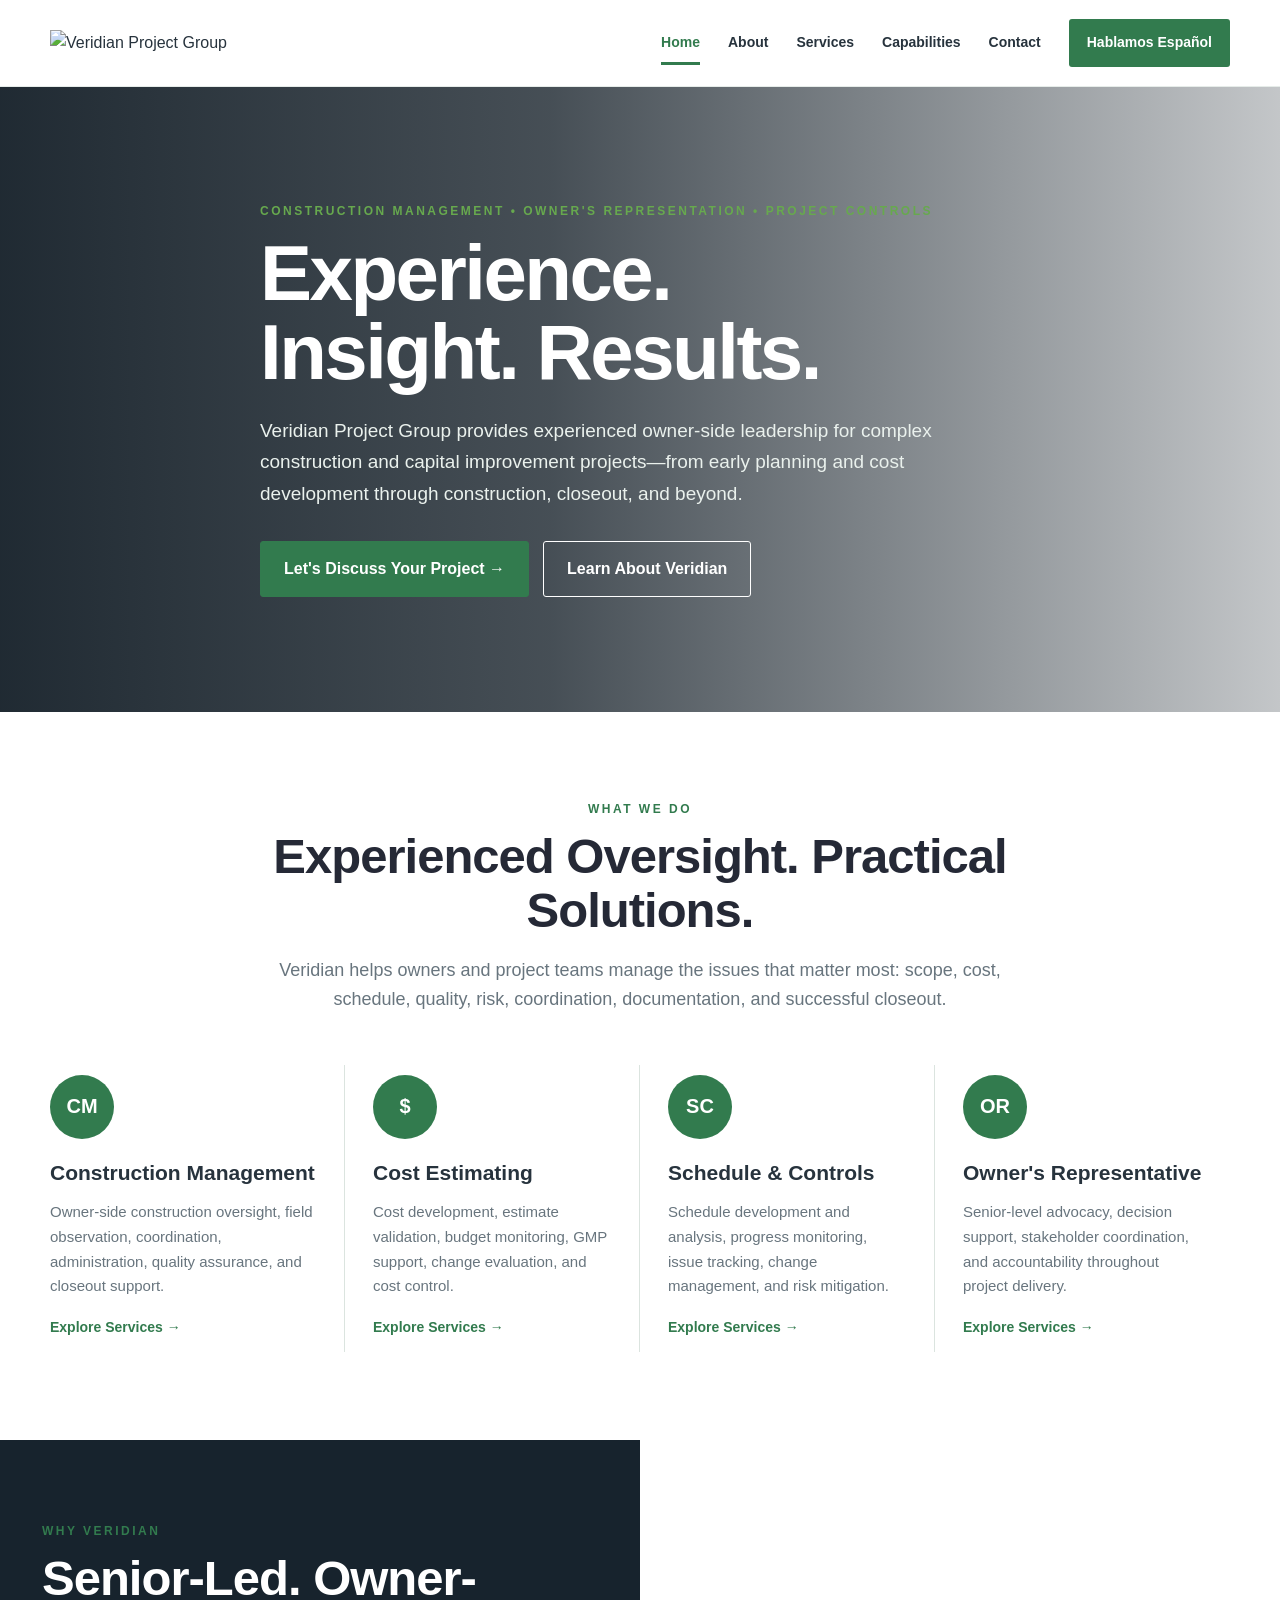
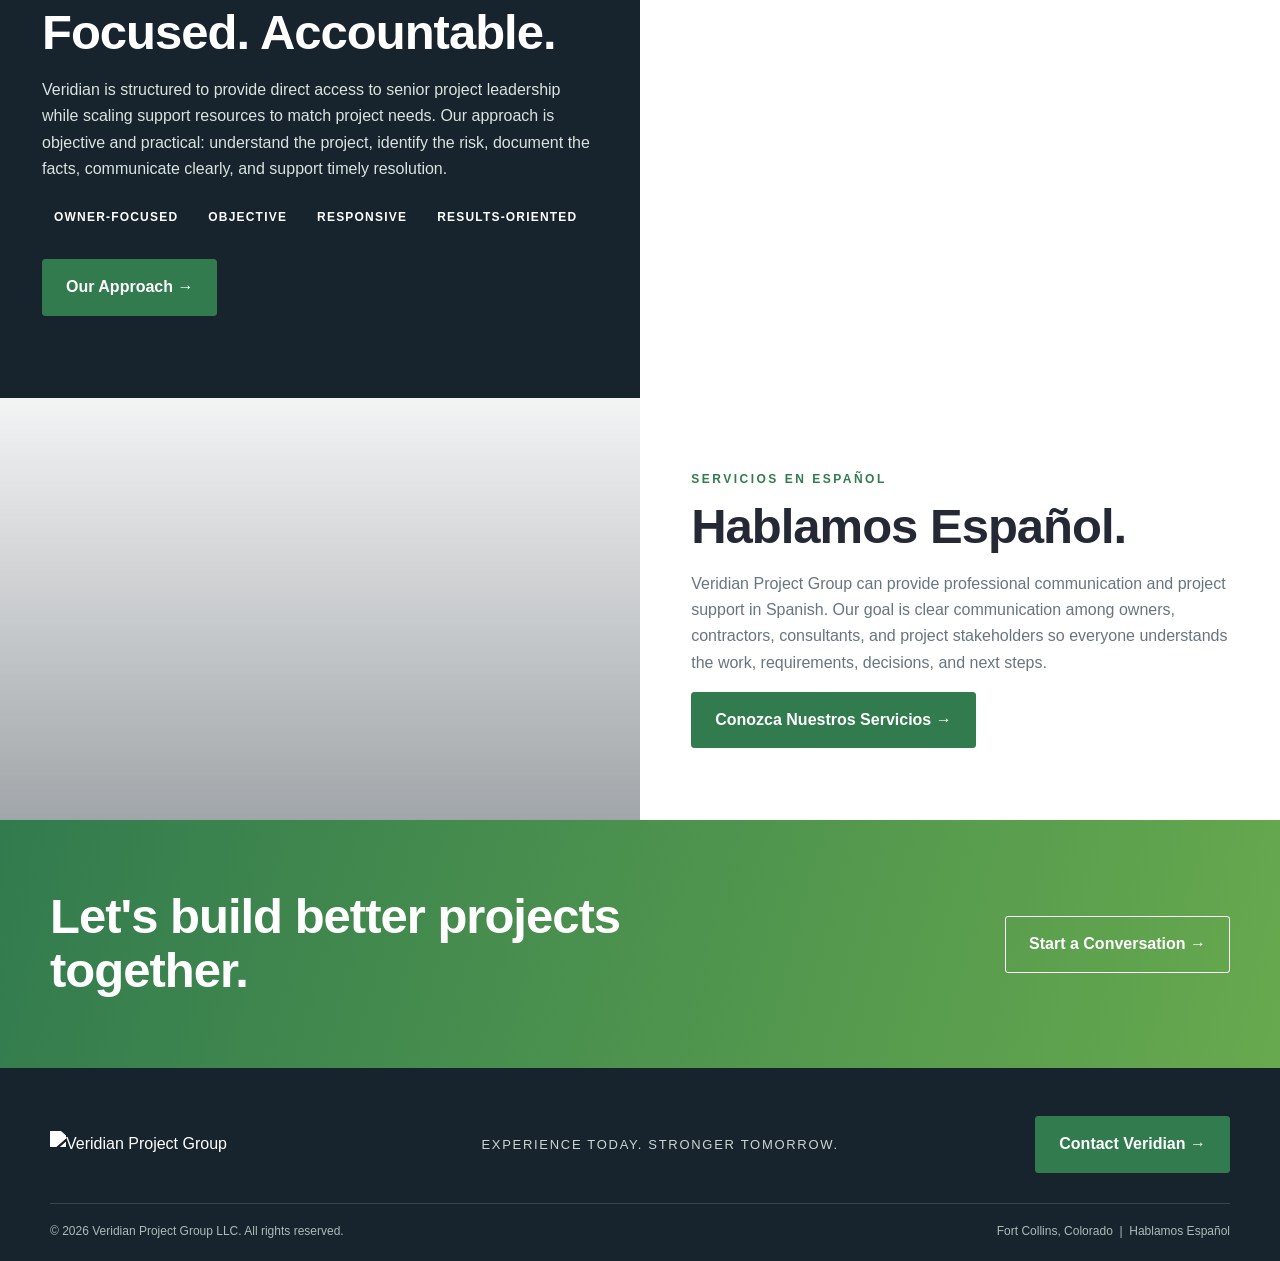
==== index.html @ c74b5e47 "Add files via upload" ====
<!doctype html><html lang="en"><head><meta charset="utf-8"><meta name="viewport" content="width=device-width,initial-scale=1"><title>Veridian Project Group | Construction Management & Project Controls</title><meta name="description" content="Veridian Project Group provides owner-side construction management, project controls, cost estimating, scheduling, and technical consulting."><link rel="icon" href="assets/veridian-logo.png"><link rel="stylesheet" href="styles.css"></head><body>
<header class="header"><div class="container nav"><a href="index.html"><img class="logo" src="assets/veridian-logo.png" alt="Veridian Project Group"></a><nav class="navlinks"><a class="active" href="index.html">Home</a><a class="" href="about.html">About</a><a class="" href="services.html">Services</a><a class="" href="experience.html">Capabilities</a><a class="" href="contact.html">Contact</a><a class="spanish-btn" href="spanish.html">Hablamos Español</a></nav><button class="mobile" aria-label="Menu">☰</button></div></header>
<main>
<section class="hero"><div class="container hero-copy"><div class="eyebrow">Construction Management • Owner's Representation • Project Controls</div><h1>Experience.<br>Insight. Results.</h1><p>Veridian Project Group provides experienced owner-side leadership for complex construction and capital improvement projects—from early planning and cost development through construction, closeout, and beyond.</p><div class="buttons"><a class="btn green" href="contact.html">Let's Discuss Your Project →</a><a class="btn light" href="about.html">Learn About Veridian</a></div></div></section>
<section class="section"><div class="container center"><div class="section-head"><div class="kicker">What We Do</div><h2>Experienced Oversight. Practical Solutions.</h2><p class="lead">Veridian helps owners and project teams manage the issues that matter most: scope, cost, schedule, quality, risk, coordination, documentation, and successful closeout.</p></div>
<div class="services">
<div class="service"><div class="service-icon">CM</div><h3>Construction Management</h3><p>Owner-side construction oversight, field observation, coordination, administration, quality assurance, and closeout support.</p><a class="learn" href="services.html">Explore Services →</a></div>
<div class="service"><div class="service-icon">$</div><h3>Cost Estimating</h3><p>Cost development, estimate validation, budget monitoring, GMP support, change evaluation, and cost control.</p><a class="learn" href="services.html">Explore Services →</a></div>
<div class="service"><div class="service-icon">SC</div><h3>Schedule &amp; Controls</h3><p>Schedule development and analysis, progress monitoring, issue tracking, change management, and risk mitigation.</p><a class="learn" href="services.html">Explore Services →</a></div>
<div class="service"><div class="service-icon">OR</div><h3>Owner's Representative</h3><p>Senior-level advocacy, decision support, stakeholder coordination, and accountability throughout project delivery.</p><a class="learn" href="services.html">Explore Services →</a></div>
</div></div></section>
<section class="band"><div class="band-copy"><div class="kicker">Why Veridian</div><h2>Senior-Led. Owner-Focused. Accountable.</h2><p>Veridian is structured to provide direct access to senior project leadership while scaling support resources to match project needs. Our approach is objective and practical: understand the project, identify the risk, document the facts, communicate clearly, and support timely resolution.</p><div class="value-points"><span>Owner-Focused</span><span>Objective</span><span>Responsive</span><span>Results-Oriented</span></div><div class="buttons"><a class="btn green" href="about.html">Our Approach →</a></div></div><div class="band-img"></div></section>


<section class="spanish"><div class="spanish-img"></div><div class="spanish-copy"><div class="kicker">Servicios en Español</div><h2>Hablamos Español.</h2><p>Veridian Project Group can provide professional communication and project support in Spanish. Our goal is clear communication among owners, contractors, consultants, and project stakeholders so everyone understands the work, requirements, decisions, and next steps.</p><a class="btn green" href="spanish.html">Conozca Nuestros Servicios →</a></div></section>
<section class="cta"><div class="container cta-inner"><h2>Let's build better projects together.</h2><a class="btn light" href="contact.html">Start a Conversation →</a></div></section>
</main>
<footer class="footer"><div class="container"><div class="footer-top"><img class="footer-logo" src="assets/veridian-logo.png" alt="Veridian Project Group"><div class="tagline">Experience today. Stronger tomorrow.</div><a class="btn green" href="contact.html">Contact Veridian →</a></div><div class="footer-bottom"><span>© 2026 Veridian Project Group LLC. All rights reserved.</span><span>Fort Collins, Colorado &nbsp;|&nbsp; Hablamos Español</span></div></div></footer></body></html>
---- styles.css ----
:root{--ink:#252936;--deep:#17232d;--green:#327b4e;--lime:#67a94e;--mist:#f3f7f4;--line:#dbe4df;--text:#27333d;--muted:#68757e;--white:#fff;--max:1180px}
*{box-sizing:border-box}html{scroll-behavior:smooth}body{margin:0;font-family:Inter,Segoe UI,Arial,sans-serif;color:var(--text);line-height:1.65}a{text-decoration:none;color:inherit}.container{width:min(var(--max),calc(100% - 42px));margin:auto}
.header{position:sticky;top:0;z-index:30;background:#fff;border-bottom:1px solid #e6ece9}.nav{min-height:86px;display:flex;align-items:center;justify-content:space-between;gap:30px}.logo{width:225px}.navlinks{display:flex;align-items:center;gap:28px;font-size:14px;font-weight:700}.navlinks a{padding:31px 0;position:relative}.navlinks a:hover{color:var(--green)}.navlinks .active{color:var(--green)}.navlinks .active:after{content:"";position:absolute;left:0;right:0;bottom:21px;height:3px;background:var(--green)}.spanish-btn{background:var(--green);color:#fff!important;padding:12px 18px!important;border-radius:3px}.spanish-btn:hover{background:var(--lime)}.mobile{display:none;border:0;background:none;font-size:27px;color:var(--ink)}
.hero{min-height:625px;display:flex;align-items:center;background:linear-gradient(90deg,rgba(18,29,38,.94),rgba(18,29,38,.78) 43%,rgba(18,29,38,.25)),url("https://images.unsplash.com/photo-1541888946425-d81bb19240f5?auto=format&fit=crop&w=2100&q=85") center/cover;color:#fff}.hero-copy{max-width:760px;padding:95px 0}.eyebrow,.kicker{text-transform:uppercase;letter-spacing:2.5px;font-size:12px;font-weight:850;color:var(--lime)}h1{font-size:clamp(48px,6.4vw,78px);line-height:1.01;letter-spacing:-2.5px;margin:13px 0 23px}.hero p{max-width:690px;font-size:19px;color:#eaf1ed}.buttons{display:flex;gap:14px;flex-wrap:wrap;margin-top:32px}.btn{display:inline-flex;align-items:center;justify-content:center;padding:14px 23px;border-radius:3px;border:1px solid var(--green);font-weight:800}.btn.green{background:var(--green);color:#fff}.btn.green:hover{background:var(--lime)}.btn.light{border-color:#fff;color:#fff}.btn.light:hover{background:#fff;color:var(--ink)}
.section{padding:88px 0}.section.mist{background:var(--mist)}.center{text-align:center}.section-head{max-width:780px;margin:0 auto 50px}.kicker{color:var(--green)}h2{color:var(--ink);font-size:clamp(34px,4.3vw,49px);line-height:1.1;letter-spacing:-1px;margin:10px 0 17px}.lead{color:var(--muted);font-size:18px}.services{display:grid;grid-template-columns:repeat(4,1fr);gap:0}.service{padding:10px 28px 12px;border-right:1px solid var(--line);text-align:left}.service:first-child{padding-left:0}.service:last-child{border-right:0}.service-icon{width:64px;height:64px;border-radius:50%;background:var(--green);color:#fff;display:grid;place-items:center;font-weight:900;font-size:20px;margin-bottom:22px}.service h3{font-size:21px;line-height:1.15;margin:0 0 10px}.service p{font-size:15px;color:var(--muted)}.learn{font-size:14px;font-weight:850;color:var(--green)}
.band{display:grid;grid-template-columns:1fr 1fr}.band-copy{padding:82px max(42px,calc((100vw - var(--max))/2)) 82px 42px;background:var(--deep);color:#fff}.band-copy h2{color:#fff}.band-copy p{max-width:570px;color:#d9e3df}.band-img{min-height:470px;background:url("https://images.unsplash.com/photo-1504307651254-35680f356dfd?auto=format&fit=crop&w=1500&q=85") center/cover}.value-points{display:flex;gap:18px;flex-wrap:wrap;margin:25px 0}.value-points span{border-left:3px solid var(--green-bright);padding-left:12px;text-transform:uppercase;letter-spacing:1.2px;font-size:12px;font-weight:800}.facts{display:flex;gap:36px;flex-wrap:wrap;margin:30px 0 5px}.fact strong{display:block;font-size:34px;color:#a5d86e;line-height:1}.fact span{display:block;font-size:12px;text-transform:uppercase;letter-spacing:1.5px;color:#c9d4d0;margin-top:6px}
.process{display:grid;grid-template-columns:repeat(5,1fr);gap:18px}.step{padding:25px;border-top:3px solid var(--green);background:#fff}.step b{font-size:12px;color:var(--green);letter-spacing:1.5px}.step h3{font-size:19px;margin:10px 0 7px}.step p{font-size:14px;color:var(--muted)}
.projects{display:grid;grid-template-columns:repeat(3,1fr);gap:24px}.project{min-height:330px;padding:28px;display:flex;flex-direction:column;justify-content:flex-end;color:#fff;background:linear-gradient(0deg,rgba(17,27,35,.92),rgba(17,27,35,.12)),url("https://images.unsplash.com/photo-1486406146926-c627a92ad1ab?auto=format&fit=crop&w=1000&q=80") center/cover}.project:nth-child(2){background-image:linear-gradient(0deg,rgba(17,27,35,.92),rgba(17,27,35,.12)),url("https://images.unsplash.com/photo-1511818966892-d7d671e672a2?auto=format&fit=crop&w=1000&q=80")}.project:nth-child(3){background-image:linear-gradient(0deg,rgba(17,27,35,.92),rgba(17,27,35,.12)),url("https://images.unsplash.com/photo-1541971875076-8f970d573be6?auto=format&fit=crop&w=1000&q=80")}.project:nth-child(4){background-image:linear-gradient(0deg,rgba(17,27,35,.92),rgba(17,27,35,.12)),url("https://images.unsplash.com/photo-1503387762-592deb58ef4e?auto=format&fit=crop&w=1000&q=80")}.project:nth-child(5){background-image:linear-gradient(0deg,rgba(17,27,35,.92),rgba(17,27,35,.12)),url("https://images.unsplash.com/photo-1531835551805-16d864c8d311?auto=format&fit=crop&w=1000&q=80")}.project:nth-child(6){background-image:linear-gradient(0deg,rgba(17,27,35,.92),rgba(17,27,35,.12)),url("https://images.unsplash.com/photo-1473448912268-2022ce9509d8?auto=format&fit=crop&w=1000&q=80")}.project .type{text-transform:uppercase;letter-spacing:1.5px;font-size:11px;color:#a9d973}.project h3{font-size:21px;line-height:1.15;margin:7px 0}.project p{font-size:13px;margin:0;color:#e0e8e4}
.spanish{display:grid;grid-template-columns:1fr 1fr}.spanish-img{min-height:410px;background:linear-gradient(0deg,rgba(19,31,40,.4),rgba(19,31,40,.05)),url("https://images.unsplash.com/photo-1454165804606-c3d57bc86b40?auto=format&fit=crop&w=1500&q=85") center/cover}.spanish-copy{padding:72px 8%}.spanish-copy p{color:var(--muted)}
.cta{padding:70px 0;background:linear-gradient(105deg,var(--green),var(--lime));color:#fff}.cta-inner{display:flex;align-items:center;justify-content:space-between;gap:30px}.cta h2{color:#fff;margin:0;max-width:700px}.footer{background:var(--deep);color:#fff;padding:48px 0 20px}.footer-top{display:flex;justify-content:space-between;align-items:center;gap:30px}.footer-logo{width:235px;filter:brightness(0) invert(1)}.tagline{text-transform:uppercase;letter-spacing:1.7px;font-size:13px;color:#cbd6d2}.footer-bottom{display:flex;justify-content:space-between;border-top:1px solid rgba(255,255,255,.15);margin-top:30px;padding-top:18px;color:#aebbb7;font-size:12px}
.page-hero{padding:92px 0;background:linear-gradient(90deg,rgba(18,29,38,.95),rgba(18,29,38,.62)),url("https://images.unsplash.com/photo-1503387762-592deb58ef4e?auto=format&fit=crop&w=2000&q=85") center/cover;color:#fff}.page-hero h1{font-size:58px}.page-hero p{max-width:760px;color:#dce5e1;font-size:18px}
.content-grid{display:grid;grid-template-columns:1fr 1fr;gap:26px}.content-card{padding:32px;border:1px solid var(--line);border-top:4px solid var(--green);background:#fff}.content-card h3{font-size:23px;margin:0 0 10px}.content-card p{color:var(--muted)}.contact-grid{display:grid;grid-template-columns:1fr 1fr;gap:60px}.contact-form{display:grid;gap:14px}.contact-form input,.contact-form textarea{font:inherit;padding:14px;border:1px solid #cdd8d3;border-radius:3px}.contact-form textarea{min-height:150px}
@media(max-width:920px){.navlinks{display:none}.mobile{display:block}.services{grid-template-columns:1fr 1fr}.service{border-bottom:1px solid var(--line);padding:28px 18px}.service:first-child{padding-left:18px}.service:nth-child(2){border-right:0}.band,.spanish,.contact-grid{grid-template-columns:1fr}.band-copy{padding:65px 25px}.band-img,.spanish-img{min-height:320px}.process{grid-template-columns:1fr 1fr}.projects{grid-template-columns:1fr 1fr}.footer-top,.footer-bottom{flex-direction:column;align-items:flex-start}}
@media(max-width:600px){.container{width:calc(100% - 28px)}.logo{width:185px}.nav{min-height:72px}.hero{min-height:650px}.hero-copy{padding:65px 0}h1{font-size:48px}.section{padding:65px 0}.services,.process,.projects,.content-grid{grid-template-columns:1fr}.service{padding:25px 0}.service:first-child{padding-left:0}.page-hero h1{font-size:43px}.value-points{display:flex;gap:18px;flex-wrap:wrap;margin:25px 0}.value-points span{border-left:3px solid var(--green-bright);padding-left:12px;text-transform:uppercase;letter-spacing:1.2px;font-size:12px;font-weight:800}.facts{gap:22px}}
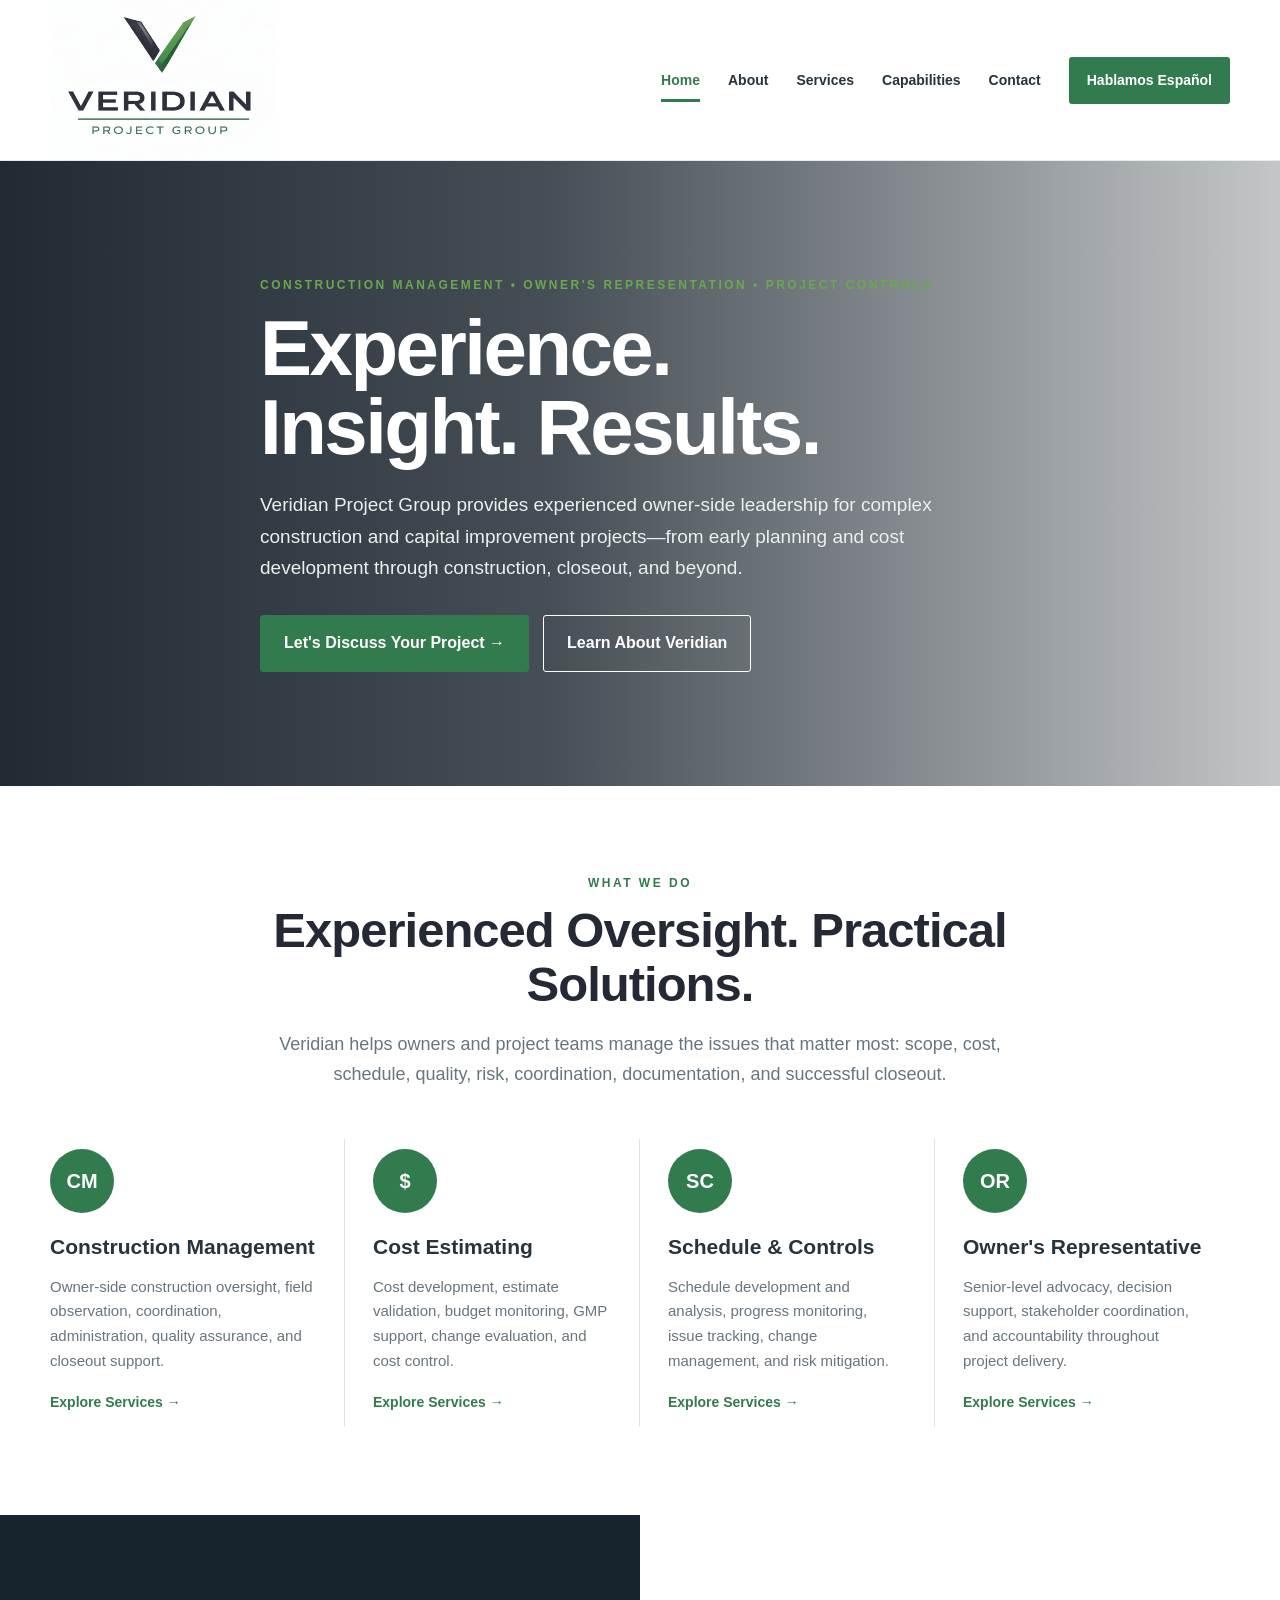
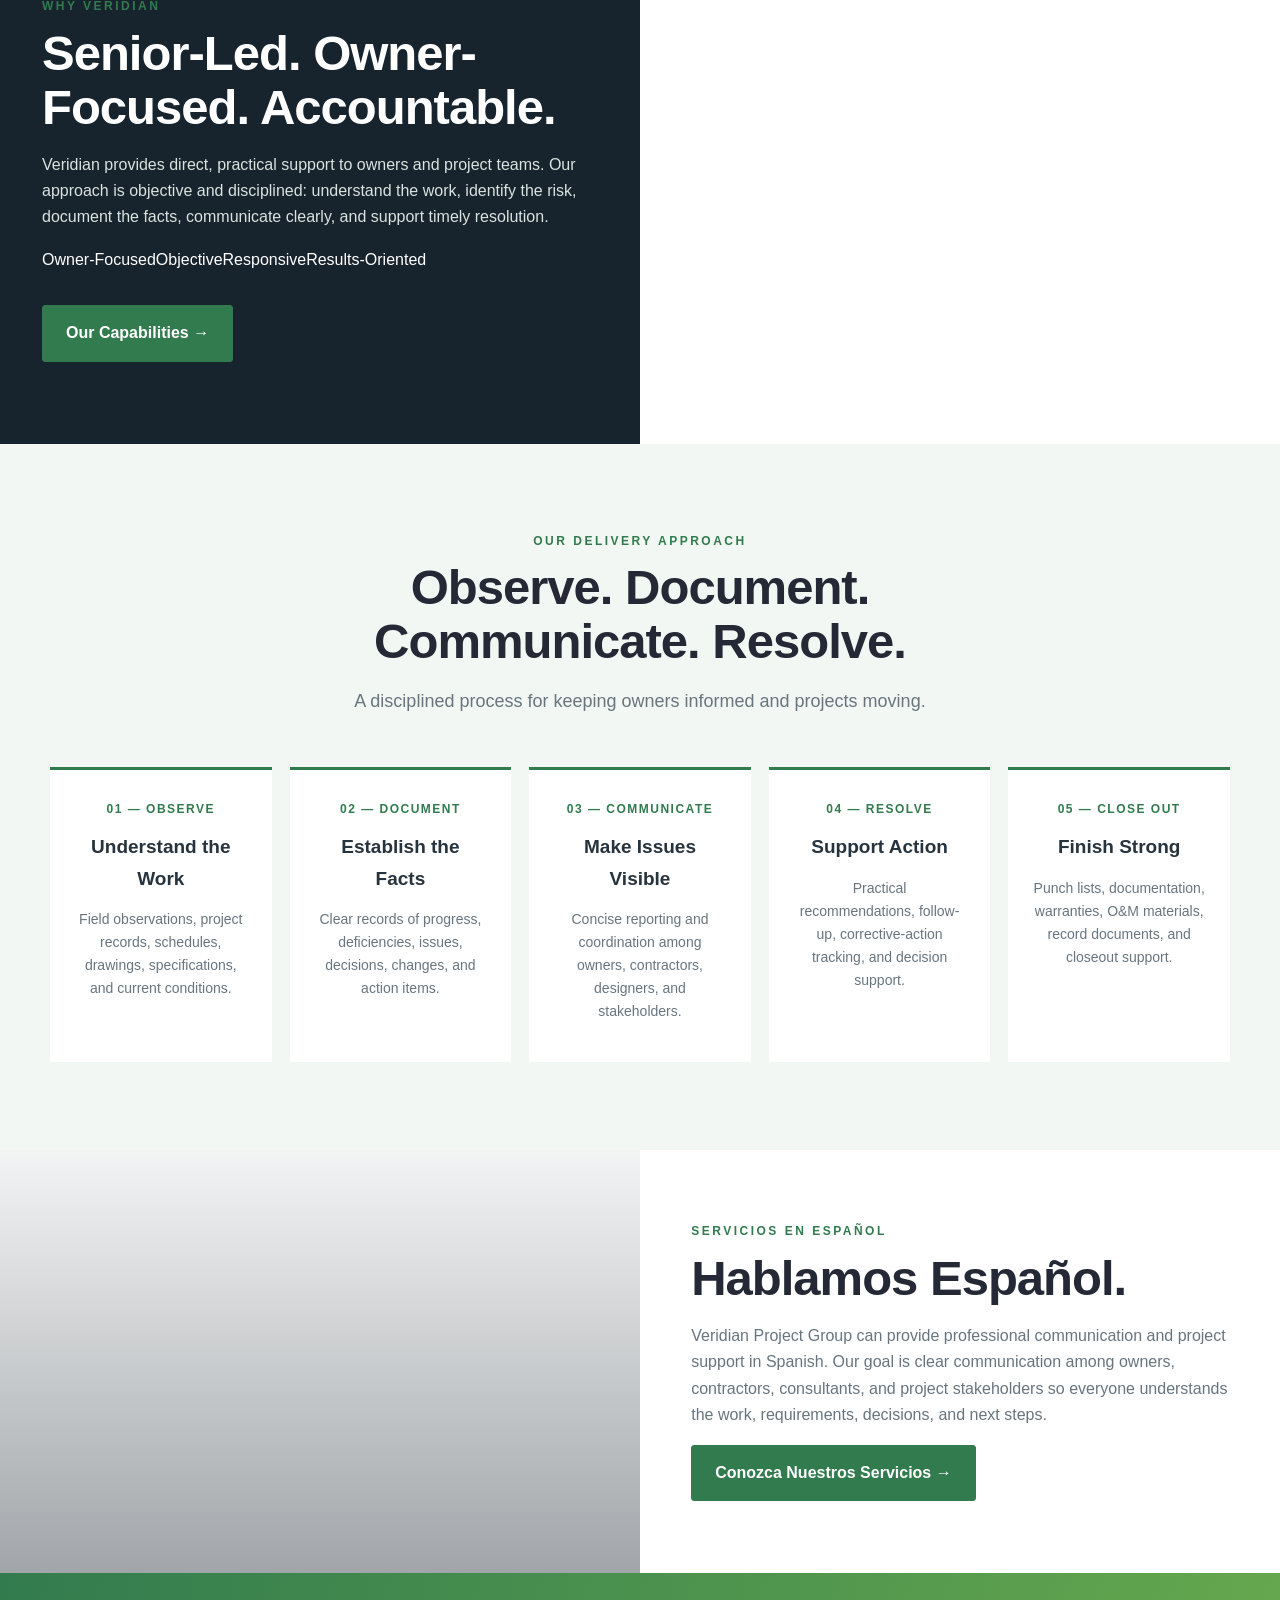
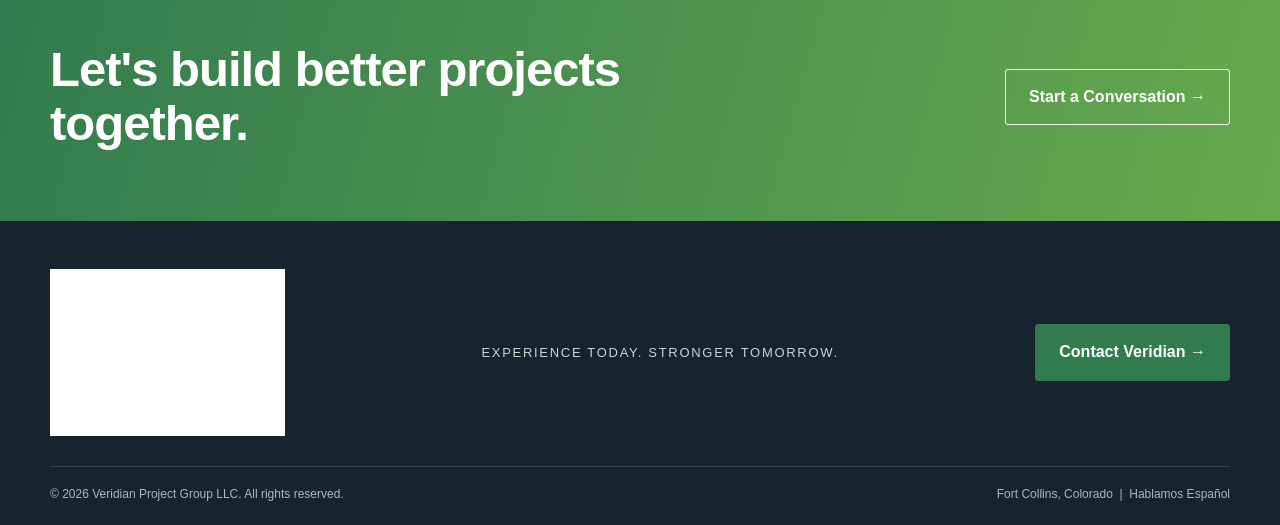
==== commit 9bfd85b4: "Add files via upload" ====
--- a/index.html
+++ b/index.html
@@ -1,18 +1,16 @@
 <!doctype html><html lang="en"><head><meta charset="utf-8"><meta name="viewport" content="width=device-width,initial-scale=1"><title>Veridian Project Group | Construction Management & Project Controls</title><meta name="description" content="Veridian Project Group provides owner-side construction management, project controls, cost estimating, scheduling, and technical consulting."><link rel="icon" href="assets/veridian-logo.png"><link rel="stylesheet" href="styles.css"></head><body>
-<header class="header"><div class="container nav"><a href="index.html"><img class="logo" src="assets/veridian-logo.png" alt="Veridian Project Group"></a><nav class="navlinks"><a class="active" href="index.html">Home</a><a class="" href="about.html">About</a><a class="" href="services.html">Services</a><a class="" href="experience.html">Capabilities</a><a class="" href="contact.html">Contact</a><a class="spanish-btn" href="spanish.html">Hablamos Español</a></nav><button class="mobile" aria-label="Menu">☰</button></div></header>
+<header class="header"><div class="container nav"><a class="brand" href="index.html"><img class="logo" src="assets/veridian-logo.png" alt="Veridian Project Group"></a><nav class="navlinks" aria-label="Primary navigation"><a class="active" href="index.html">Home</a><a href="about.html">About</a><a href="services.html">Services</a><a href="experience.html">Capabilities</a><a href="contact.html">Contact</a><a class="spanish-btn" href="spanish.html">Hablamos Español</a></nav><button class="mobile" type="button" aria-label="Open menu" aria-expanded="false" aria-controls="mobile-menu">☰</button></div><div id="mobile-menu" class="mobile-menu"><div class="container"><a class="active" href="index.html">Home</a><a href="about.html">About</a><a href="services.html">Services</a><a href="experience.html">Capabilities</a><a href="contact.html">Contact</a><a class="spanish-btn" href="spanish.html">Hablamos Español</a></div></div></header>
 <main>
 <section class="hero"><div class="container hero-copy"><div class="eyebrow">Construction Management • Owner's Representation • Project Controls</div><h1>Experience.<br>Insight. Results.</h1><p>Veridian Project Group provides experienced owner-side leadership for complex construction and capital improvement projects—from early planning and cost development through construction, closeout, and beyond.</p><div class="buttons"><a class="btn green" href="contact.html">Let's Discuss Your Project →</a><a class="btn light" href="about.html">Learn About Veridian</a></div></div></section>
-<section class="section"><div class="container center"><div class="section-head"><div class="kicker">What We Do</div><h2>Experienced Oversight. Practical Solutions.</h2><p class="lead">Veridian helps owners and project teams manage the issues that matter most: scope, cost, schedule, quality, risk, coordination, documentation, and successful closeout.</p></div>
-<div class="services">
+<section class="section"><div class="container center"><div class="section-head"><div class="kicker">What We Do</div><h2>Experienced Oversight. Practical Solutions.</h2><p class="lead">Veridian helps owners and project teams manage the issues that matter most: scope, cost, schedule, quality, risk, coordination, documentation, and successful closeout.</p></div><div class="services">
 <div class="service"><div class="service-icon">CM</div><h3>Construction Management</h3><p>Owner-side construction oversight, field observation, coordination, administration, quality assurance, and closeout support.</p><a class="learn" href="services.html">Explore Services →</a></div>
 <div class="service"><div class="service-icon">$</div><h3>Cost Estimating</h3><p>Cost development, estimate validation, budget monitoring, GMP support, change evaluation, and cost control.</p><a class="learn" href="services.html">Explore Services →</a></div>
 <div class="service"><div class="service-icon">SC</div><h3>Schedule &amp; Controls</h3><p>Schedule development and analysis, progress monitoring, issue tracking, change management, and risk mitigation.</p><a class="learn" href="services.html">Explore Services →</a></div>
 <div class="service"><div class="service-icon">OR</div><h3>Owner's Representative</h3><p>Senior-level advocacy, decision support, stakeholder coordination, and accountability throughout project delivery.</p><a class="learn" href="services.html">Explore Services →</a></div>
 </div></div></section>
-<section class="band"><div class="band-copy"><div class="kicker">Why Veridian</div><h2>Senior-Led. Owner-Focused. Accountable.</h2><p>Veridian is structured to provide direct access to senior project leadership while scaling support resources to match project needs. Our approach is objective and practical: understand the project, identify the risk, document the facts, communicate clearly, and support timely resolution.</p><div class="value-points"><span>Owner-Focused</span><span>Objective</span><span>Responsive</span><span>Results-Oriented</span></div><div class="buttons"><a class="btn green" href="about.html">Our Approach →</a></div></div><div class="band-img"></div></section>
-
-
+<section class="band"><div class="band-copy"><div class="kicker">Why Veridian</div><h2>Senior-Led. Owner-Focused. Accountable.</h2><p>Veridian provides direct, practical support to owners and project teams. Our approach is objective and disciplined: understand the work, identify the risk, document the facts, communicate clearly, and support timely resolution.</p><div class="value-points"><span>Owner-Focused</span><span>Objective</span><span>Responsive</span><span>Results-Oriented</span></div><div class="buttons"><a class="btn green" href="experience.html">Our Capabilities →</a></div></div><div class="band-img"></div></section>
+<section class="section mist"><div class="container center"><div class="section-head"><div class="kicker">Our Delivery Approach</div><h2>Observe. Document. Communicate. Resolve.</h2><p class="lead">A disciplined process for keeping owners informed and projects moving.</p></div><div class="process"><div class="step"><b>01 — OBSERVE</b><h3>Understand the Work</h3><p>Field observations, project records, schedules, drawings, specifications, and current conditions.</p></div><div class="step"><b>02 — DOCUMENT</b><h3>Establish the Facts</h3><p>Clear records of progress, deficiencies, issues, decisions, changes, and action items.</p></div><div class="step"><b>03 — COMMUNICATE</b><h3>Make Issues Visible</h3><p>Concise reporting and coordination among owners, contractors, designers, and stakeholders.</p></div><div class="step"><b>04 — RESOLVE</b><h3>Support Action</h3><p>Practical recommendations, follow-up, corrective-action tracking, and decision support.</p></div><div class="step"><b>05 — CLOSE OUT</b><h3>Finish Strong</h3><p>Punch lists, documentation, warranties, O&amp;M materials, record documents, and closeout support.</p></div></div></div></section>
 <section class="spanish"><div class="spanish-img"></div><div class="spanish-copy"><div class="kicker">Servicios en Español</div><h2>Hablamos Español.</h2><p>Veridian Project Group can provide professional communication and project support in Spanish. Our goal is clear communication among owners, contractors, consultants, and project stakeholders so everyone understands the work, requirements, decisions, and next steps.</p><a class="btn green" href="spanish.html">Conozca Nuestros Servicios →</a></div></section>
 <section class="cta"><div class="container cta-inner"><h2>Let's build better projects together.</h2><a class="btn light" href="contact.html">Start a Conversation →</a></div></section>
-</main>
-<footer class="footer"><div class="container"><div class="footer-top"><img class="footer-logo" src="assets/veridian-logo.png" alt="Veridian Project Group"><div class="tagline">Experience today. Stronger tomorrow.</div><a class="btn green" href="contact.html">Contact Veridian →</a></div><div class="footer-bottom"><span>© 2026 Veridian Project Group LLC. All rights reserved.</span><span>Fort Collins, Colorado &nbsp;|&nbsp; Hablamos Español</span></div></div></footer></body></html>+</main><footer class="footer"><div class="container"><div class="footer-top"><img class="footer-logo" src="assets/veridian-logo.png" alt="Veridian Project Group"><div class="tagline">Experience today. Stronger tomorrow.</div><a class="btn green" href="contact.html">Contact Veridian →</a></div><div class="footer-bottom"><span>© 2026 Veridian Project Group LLC. All rights reserved.</span><span>Fort Collins, Colorado &nbsp;|&nbsp; Hablamos Español</span></div></div></footer>
+<script src="script.js"></script></body></html>
--- a/styles.css
+++ b/styles.css
@@ -4,7 +4,7 @@
 .header{position:sticky;top:0;z-index:30;background:#fff;border-bottom:1px solid #e6ece9}.nav{min-height:86px;display:flex;align-items:center;justify-content:space-between;gap:30px}.logo{width:225px}.navlinks{display:flex;align-items:center;gap:28px;font-size:14px;font-weight:700}.navlinks a{padding:31px 0;position:relative}.navlinks a:hover{color:var(--green)}.navlinks .active{color:var(--green)}.navlinks .active:after{content:"";position:absolute;left:0;right:0;bottom:21px;height:3px;background:var(--green)}.spanish-btn{background:var(--green);color:#fff!important;padding:12px 18px!important;border-radius:3px}.spanish-btn:hover{background:var(--lime)}.mobile{display:none;border:0;background:none;font-size:27px;color:var(--ink)}
 .hero{min-height:625px;display:flex;align-items:center;background:linear-gradient(90deg,rgba(18,29,38,.94),rgba(18,29,38,.78) 43%,rgba(18,29,38,.25)),url("https://images.unsplash.com/photo-1541888946425-d81bb19240f5?auto=format&fit=crop&w=2100&q=85") center/cover;color:#fff}.hero-copy{max-width:760px;padding:95px 0}.eyebrow,.kicker{text-transform:uppercase;letter-spacing:2.5px;font-size:12px;font-weight:850;color:var(--lime)}h1{font-size:clamp(48px,6.4vw,78px);line-height:1.01;letter-spacing:-2.5px;margin:13px 0 23px}.hero p{max-width:690px;font-size:19px;color:#eaf1ed}.buttons{display:flex;gap:14px;flex-wrap:wrap;margin-top:32px}.btn{display:inline-flex;align-items:center;justify-content:center;padding:14px 23px;border-radius:3px;border:1px solid var(--green);font-weight:800}.btn.green{background:var(--green);color:#fff}.btn.green:hover{background:var(--lime)}.btn.light{border-color:#fff;color:#fff}.btn.light:hover{background:#fff;color:var(--ink)}
 .section{padding:88px 0}.section.mist{background:var(--mist)}.center{text-align:center}.section-head{max-width:780px;margin:0 auto 50px}.kicker{color:var(--green)}h2{color:var(--ink);font-size:clamp(34px,4.3vw,49px);line-height:1.1;letter-spacing:-1px;margin:10px 0 17px}.lead{color:var(--muted);font-size:18px}.services{display:grid;grid-template-columns:repeat(4,1fr);gap:0}.service{padding:10px 28px 12px;border-right:1px solid var(--line);text-align:left}.service:first-child{padding-left:0}.service:last-child{border-right:0}.service-icon{width:64px;height:64px;border-radius:50%;background:var(--green);color:#fff;display:grid;place-items:center;font-weight:900;font-size:20px;margin-bottom:22px}.service h3{font-size:21px;line-height:1.15;margin:0 0 10px}.service p{font-size:15px;color:var(--muted)}.learn{font-size:14px;font-weight:850;color:var(--green)}
-.band{display:grid;grid-template-columns:1fr 1fr}.band-copy{padding:82px max(42px,calc((100vw - var(--max))/2)) 82px 42px;background:var(--deep);color:#fff}.band-copy h2{color:#fff}.band-copy p{max-width:570px;color:#d9e3df}.band-img{min-height:470px;background:url("https://images.unsplash.com/photo-1504307651254-35680f356dfd?auto=format&fit=crop&w=1500&q=85") center/cover}.value-points{display:flex;gap:18px;flex-wrap:wrap;margin:25px 0}.value-points span{border-left:3px solid var(--green-bright);padding-left:12px;text-transform:uppercase;letter-spacing:1.2px;font-size:12px;font-weight:800}.facts{display:flex;gap:36px;flex-wrap:wrap;margin:30px 0 5px}.fact strong{display:block;font-size:34px;color:#a5d86e;line-height:1}.fact span{display:block;font-size:12px;text-transform:uppercase;letter-spacing:1.5px;color:#c9d4d0;margin-top:6px}
+.band{display:grid;grid-template-columns:1fr 1fr}.band-copy{padding:82px max(42px,calc((100vw - var(--max))/2)) 82px 42px;background:var(--deep);color:#fff}.band-copy h2{color:#fff}.band-copy p{max-width:570px;color:#d9e3df}.band-img{min-height:470px;background:url("https://images.unsplash.com/photo-1504307651254-35680f356dfd?auto=format&fit=crop&w=1500&q=85") center/cover}.facts{display:flex;gap:36px;flex-wrap:wrap;margin:30px 0 5px}.fact strong{display:block;font-size:34px;color:#a5d86e;line-height:1}.fact span{display:block;font-size:12px;text-transform:uppercase;letter-spacing:1.5px;color:#c9d4d0;margin-top:6px}
 .process{display:grid;grid-template-columns:repeat(5,1fr);gap:18px}.step{padding:25px;border-top:3px solid var(--green);background:#fff}.step b{font-size:12px;color:var(--green);letter-spacing:1.5px}.step h3{font-size:19px;margin:10px 0 7px}.step p{font-size:14px;color:var(--muted)}
 .projects{display:grid;grid-template-columns:repeat(3,1fr);gap:24px}.project{min-height:330px;padding:28px;display:flex;flex-direction:column;justify-content:flex-end;color:#fff;background:linear-gradient(0deg,rgba(17,27,35,.92),rgba(17,27,35,.12)),url("https://images.unsplash.com/photo-1486406146926-c627a92ad1ab?auto=format&fit=crop&w=1000&q=80") center/cover}.project:nth-child(2){background-image:linear-gradient(0deg,rgba(17,27,35,.92),rgba(17,27,35,.12)),url("https://images.unsplash.com/photo-1511818966892-d7d671e672a2?auto=format&fit=crop&w=1000&q=80")}.project:nth-child(3){background-image:linear-gradient(0deg,rgba(17,27,35,.92),rgba(17,27,35,.12)),url("https://images.unsplash.com/photo-1541971875076-8f970d573be6?auto=format&fit=crop&w=1000&q=80")}.project:nth-child(4){background-image:linear-gradient(0deg,rgba(17,27,35,.92),rgba(17,27,35,.12)),url("https://images.unsplash.com/photo-1503387762-592deb58ef4e?auto=format&fit=crop&w=1000&q=80")}.project:nth-child(5){background-image:linear-gradient(0deg,rgba(17,27,35,.92),rgba(17,27,35,.12)),url("https://images.unsplash.com/photo-1531835551805-16d864c8d311?auto=format&fit=crop&w=1000&q=80")}.project:nth-child(6){background-image:linear-gradient(0deg,rgba(17,27,35,.92),rgba(17,27,35,.12)),url("https://images.unsplash.com/photo-1473448912268-2022ce9509d8?auto=format&fit=crop&w=1000&q=80")}.project .type{text-transform:uppercase;letter-spacing:1.5px;font-size:11px;color:#a9d973}.project h3{font-size:21px;line-height:1.15;margin:7px 0}.project p{font-size:13px;margin:0;color:#e0e8e4}
 .spanish{display:grid;grid-template-columns:1fr 1fr}.spanish-img{min-height:410px;background:linear-gradient(0deg,rgba(19,31,40,.4),rgba(19,31,40,.05)),url("https://images.unsplash.com/photo-1454165804606-c3d57bc86b40?auto=format&fit=crop&w=1500&q=85") center/cover}.spanish-copy{padding:72px 8%}.spanish-copy p{color:var(--muted)}
@@ -12,4 +12,10 @@
 .page-hero{padding:92px 0;background:linear-gradient(90deg,rgba(18,29,38,.95),rgba(18,29,38,.62)),url("https://images.unsplash.com/photo-1503387762-592deb58ef4e?auto=format&fit=crop&w=2000&q=85") center/cover;color:#fff}.page-hero h1{font-size:58px}.page-hero p{max-width:760px;color:#dce5e1;font-size:18px}
 .content-grid{display:grid;grid-template-columns:1fr 1fr;gap:26px}.content-card{padding:32px;border:1px solid var(--line);border-top:4px solid var(--green);background:#fff}.content-card h3{font-size:23px;margin:0 0 10px}.content-card p{color:var(--muted)}.contact-grid{display:grid;grid-template-columns:1fr 1fr;gap:60px}.contact-form{display:grid;gap:14px}.contact-form input,.contact-form textarea{font:inherit;padding:14px;border:1px solid #cdd8d3;border-radius:3px}.contact-form textarea{min-height:150px}
 @media(max-width:920px){.navlinks{display:none}.mobile{display:block}.services{grid-template-columns:1fr 1fr}.service{border-bottom:1px solid var(--line);padding:28px 18px}.service:first-child{padding-left:18px}.service:nth-child(2){border-right:0}.band,.spanish,.contact-grid{grid-template-columns:1fr}.band-copy{padding:65px 25px}.band-img,.spanish-img{min-height:320px}.process{grid-template-columns:1fr 1fr}.projects{grid-template-columns:1fr 1fr}.footer-top,.footer-bottom{flex-direction:column;align-items:flex-start}}
-@media(max-width:600px){.container{width:calc(100% - 28px)}.logo{width:185px}.nav{min-height:72px}.hero{min-height:650px}.hero-copy{padding:65px 0}h1{font-size:48px}.section{padding:65px 0}.services,.process,.projects,.content-grid{grid-template-columns:1fr}.service{padding:25px 0}.service:first-child{padding-left:0}.page-hero h1{font-size:43px}.value-points{display:flex;gap:18px;flex-wrap:wrap;margin:25px 0}.value-points span{border-left:3px solid var(--green-bright);padding-left:12px;text-transform:uppercase;letter-spacing:1.2px;font-size:12px;font-weight:800}.facts{gap:22px}}
+@media(max-width:600px){.container{width:calc(100% - 28px)}.logo{width:185px}.nav{min-height:72px}.hero{min-height:650px}.hero-copy{padding:65px 0}h1{font-size:48px}.section{padding:65px 0}.services,.process,.projects,.content-grid{grid-template-columns:1fr}.service{padding:25px 0}.service:first-child{padding-left:0}.page-hero h1{font-size:43px}.facts{gap:22px}}
+
+/* V4 header and responsive navigation refinements */
+.brand{display:flex;align-items:center;flex:0 0 auto}.header{position:relative;z-index:100}.mobile-menu{display:none;background:#fff;border-top:1px solid var(--line);box-shadow:0 8px 18px rgba(23,35,45,.08)}.mobile-menu .container{display:flex;flex-direction:column;padding:10px 0 16px}.mobile-menu a{padding:11px 0;font-weight:800}.mobile-menu .spanish-btn{display:inline-flex;width:max-content;color:#fff!important;padding:11px 16px!important;margin-top:5px}.active-es{outline:2px solid rgba(255,255,255,.45);outline-offset:-4px}
+@media(max-width:760px){.navlinks{display:none}.mobile{display:block}.mobile-menu.open{display:block}}
+@media(min-width:761px){.mobile{display:none}.navlinks{display:flex}}
+@media(max-width:600px){.nav{min-height:74px}.logo{width:185px}}
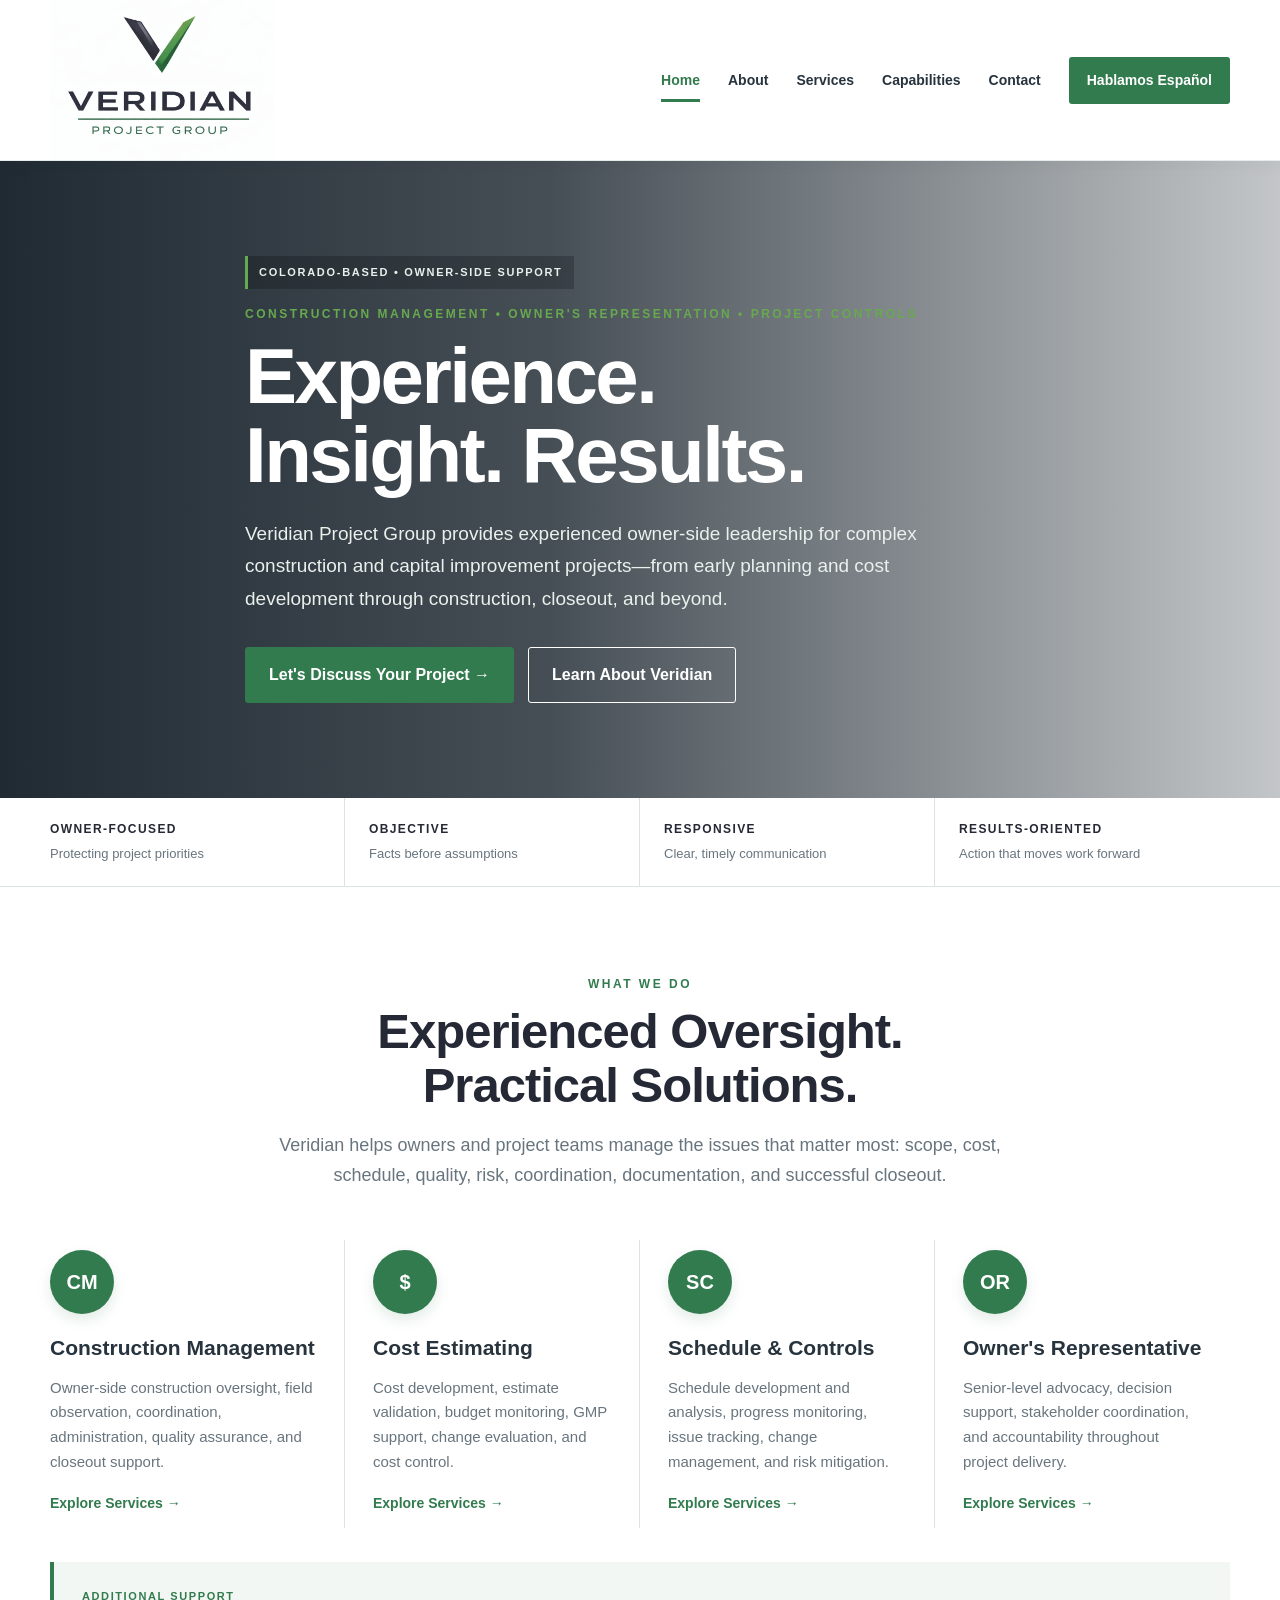
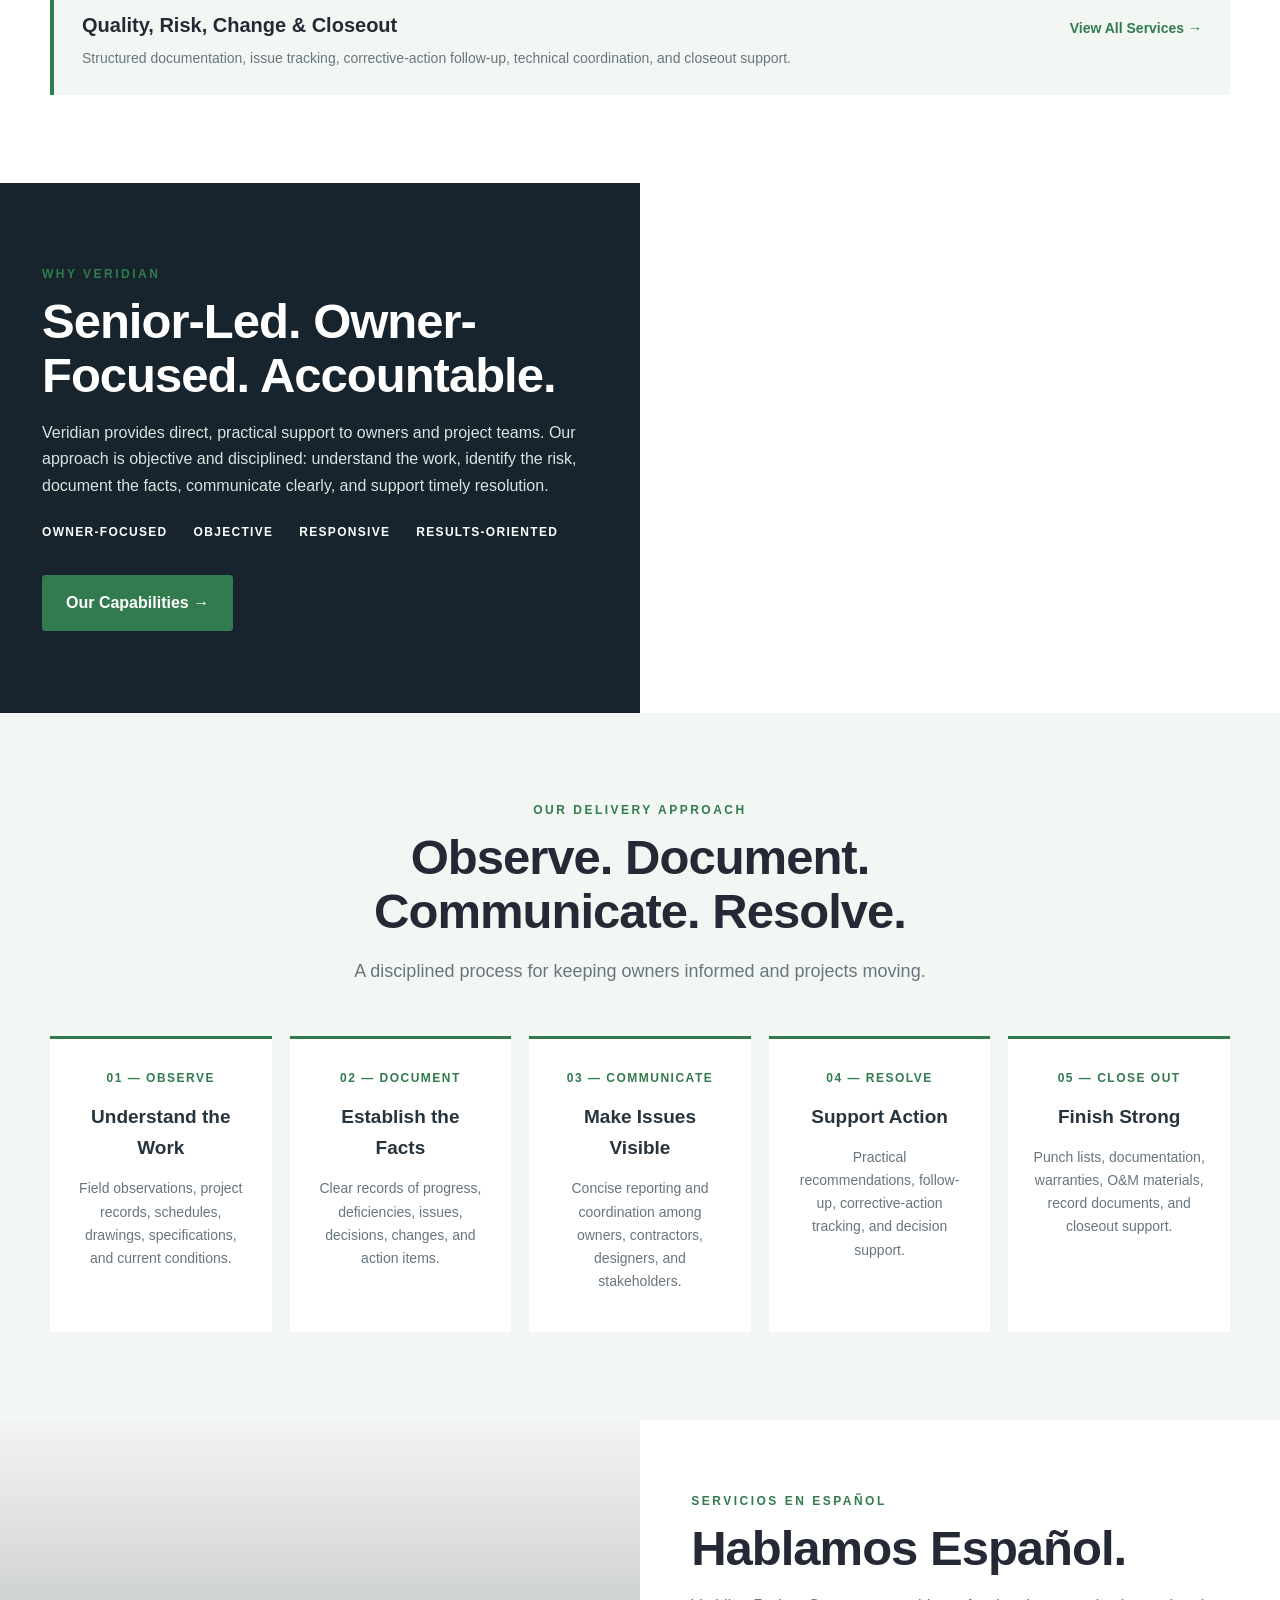
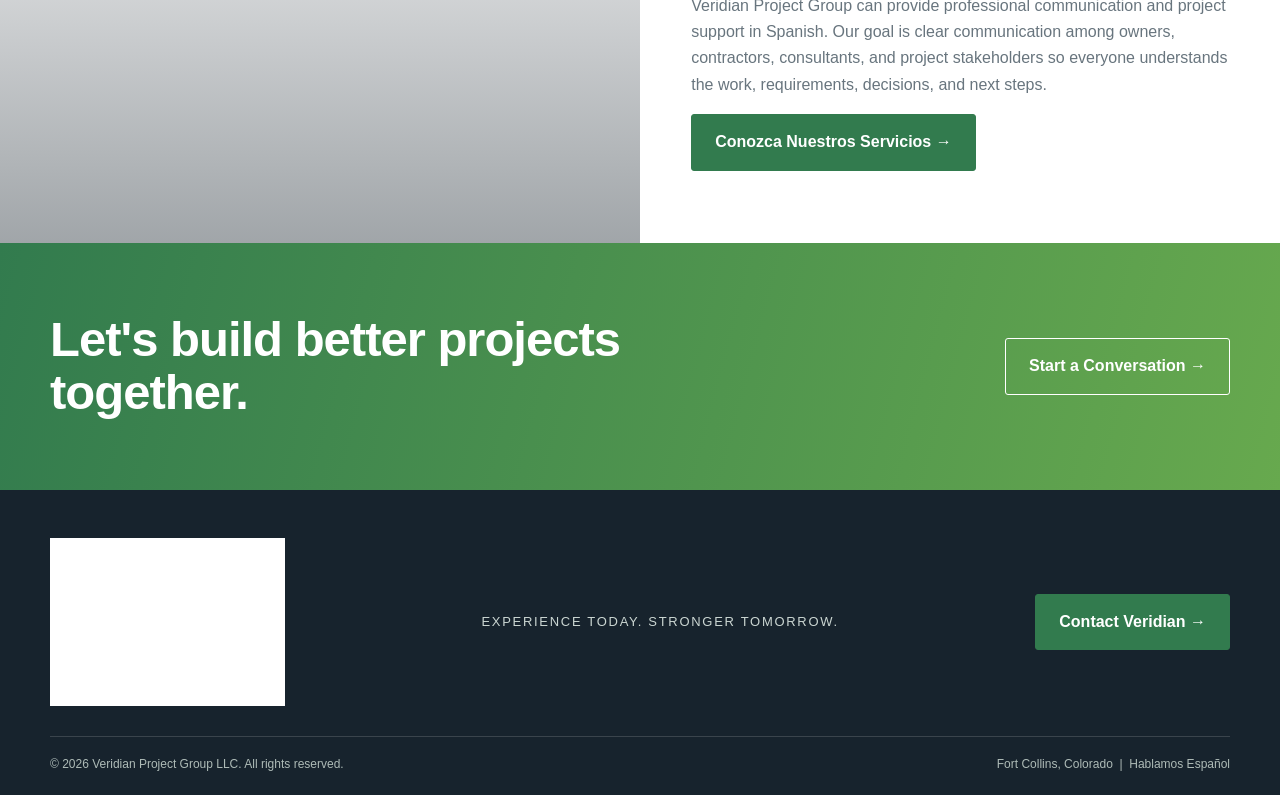
==== commit b2ceda95: "Add files via upload" ====
--- a/index.html
+++ b/index.html
@@ -1,13 +1,14 @@
 <!doctype html><html lang="en"><head><meta charset="utf-8"><meta name="viewport" content="width=device-width,initial-scale=1"><title>Veridian Project Group | Construction Management & Project Controls</title><meta name="description" content="Veridian Project Group provides owner-side construction management, project controls, cost estimating, scheduling, and technical consulting."><link rel="icon" href="assets/veridian-logo.png"><link rel="stylesheet" href="styles.css"></head><body>
 <header class="header"><div class="container nav"><a class="brand" href="index.html"><img class="logo" src="assets/veridian-logo.png" alt="Veridian Project Group"></a><nav class="navlinks" aria-label="Primary navigation"><a class="active" href="index.html">Home</a><a href="about.html">About</a><a href="services.html">Services</a><a href="experience.html">Capabilities</a><a href="contact.html">Contact</a><a class="spanish-btn" href="spanish.html">Hablamos Español</a></nav><button class="mobile" type="button" aria-label="Open menu" aria-expanded="false" aria-controls="mobile-menu">☰</button></div><div id="mobile-menu" class="mobile-menu"><div class="container"><a class="active" href="index.html">Home</a><a href="about.html">About</a><a href="services.html">Services</a><a href="experience.html">Capabilities</a><a href="contact.html">Contact</a><a class="spanish-btn" href="spanish.html">Hablamos Español</a></div></div></header>
 <main>
-<section class="hero"><div class="container hero-copy"><div class="eyebrow">Construction Management • Owner's Representation • Project Controls</div><h1>Experience.<br>Insight. Results.</h1><p>Veridian Project Group provides experienced owner-side leadership for complex construction and capital improvement projects—from early planning and cost development through construction, closeout, and beyond.</p><div class="buttons"><a class="btn green" href="contact.html">Let's Discuss Your Project →</a><a class="btn light" href="about.html">Learn About Veridian</a></div></div></section>
-<section class="section"><div class="container center"><div class="section-head"><div class="kicker">What We Do</div><h2>Experienced Oversight. Practical Solutions.</h2><p class="lead">Veridian helps owners and project teams manage the issues that matter most: scope, cost, schedule, quality, risk, coordination, documentation, and successful closeout.</p></div><div class="services">
+<section class="hero"><div class="container hero-copy"><div class="hero-badge">COLORADO-BASED • OWNER-SIDE SUPPORT</div><div class="eyebrow">Construction Management • Owner's Representation • Project Controls</div><h1>Experience.<br>Insight. Results.</h1><p>Veridian Project Group provides experienced owner-side leadership for complex construction and capital improvement projects—from early planning and cost development through construction, closeout, and beyond.</p><div class="buttons"><a class="btn green" href="contact.html">Let's Discuss Your Project →</a><a class="btn light" href="about.html">Learn About Veridian</a></div></div></section>
+<section class="trust-row"><div class="container"><div class="trust-item"><strong>OWNER-FOCUSED</strong><span>Protecting project priorities</span></div><div class="trust-item"><strong>OBJECTIVE</strong><span>Facts before assumptions</span></div><div class="trust-item"><strong>RESPONSIVE</strong><span>Clear, timely communication</span></div><div class="trust-item"><strong>RESULTS-ORIENTED</strong><span>Action that moves work forward</span></div></div></section>
+<section class="section"><div class="container center"><div class="section-head"><div class="kicker">What We Do</div><h2>Experienced Oversight.<br>Practical Solutions.</h2><p class="lead">Veridian helps owners and project teams manage the issues that matter most: scope, cost, schedule, quality, risk, coordination, documentation, and successful closeout.</p></div><div class="services">
 <div class="service"><div class="service-icon">CM</div><h3>Construction Management</h3><p>Owner-side construction oversight, field observation, coordination, administration, quality assurance, and closeout support.</p><a class="learn" href="services.html">Explore Services →</a></div>
 <div class="service"><div class="service-icon">$</div><h3>Cost Estimating</h3><p>Cost development, estimate validation, budget monitoring, GMP support, change evaluation, and cost control.</p><a class="learn" href="services.html">Explore Services →</a></div>
 <div class="service"><div class="service-icon">SC</div><h3>Schedule &amp; Controls</h3><p>Schedule development and analysis, progress monitoring, issue tracking, change management, and risk mitigation.</p><a class="learn" href="services.html">Explore Services →</a></div>
 <div class="service"><div class="service-icon">OR</div><h3>Owner's Representative</h3><p>Senior-level advocacy, decision support, stakeholder coordination, and accountability throughout project delivery.</p><a class="learn" href="services.html">Explore Services →</a></div>
-</div></div></section>
+</div><div class="service-note"><div><span class="service-note-label">Additional support</span><strong>Quality, Risk, Change &amp; Closeout</strong><p>Structured documentation, issue tracking, corrective-action follow-up, technical coordination, and closeout support.</p></div><a class="learn" href="services.html">View All Services →</a></div></div></div></section>
 <section class="band"><div class="band-copy"><div class="kicker">Why Veridian</div><h2>Senior-Led. Owner-Focused. Accountable.</h2><p>Veridian provides direct, practical support to owners and project teams. Our approach is objective and disciplined: understand the work, identify the risk, document the facts, communicate clearly, and support timely resolution.</p><div class="value-points"><span>Owner-Focused</span><span>Objective</span><span>Responsive</span><span>Results-Oriented</span></div><div class="buttons"><a class="btn green" href="experience.html">Our Capabilities →</a></div></div><div class="band-img"></div></section>
 <section class="section mist"><div class="container center"><div class="section-head"><div class="kicker">Our Delivery Approach</div><h2>Observe. Document. Communicate. Resolve.</h2><p class="lead">A disciplined process for keeping owners informed and projects moving.</p></div><div class="process"><div class="step"><b>01 — OBSERVE</b><h3>Understand the Work</h3><p>Field observations, project records, schedules, drawings, specifications, and current conditions.</p></div><div class="step"><b>02 — DOCUMENT</b><h3>Establish the Facts</h3><p>Clear records of progress, deficiencies, issues, decisions, changes, and action items.</p></div><div class="step"><b>03 — COMMUNICATE</b><h3>Make Issues Visible</h3><p>Concise reporting and coordination among owners, contractors, designers, and stakeholders.</p></div><div class="step"><b>04 — RESOLVE</b><h3>Support Action</h3><p>Practical recommendations, follow-up, corrective-action tracking, and decision support.</p></div><div class="step"><b>05 — CLOSE OUT</b><h3>Finish Strong</h3><p>Punch lists, documentation, warranties, O&amp;M materials, record documents, and closeout support.</p></div></div></div></section>
 <section class="spanish"><div class="spanish-img"></div><div class="spanish-copy"><div class="kicker">Servicios en Español</div><h2>Hablamos Español.</h2><p>Veridian Project Group can provide professional communication and project support in Spanish. Our goal is clear communication among owners, contractors, consultants, and project stakeholders so everyone understands the work, requirements, decisions, and next steps.</p><a class="btn green" href="spanish.html">Conozca Nuestros Servicios →</a></div></section>
--- a/styles.css
+++ b/styles.css
@@ -4,7 +4,7 @@
 .header{position:sticky;top:0;z-index:30;background:#fff;border-bottom:1px solid #e6ece9}.nav{min-height:86px;display:flex;align-items:center;justify-content:space-between;gap:30px}.logo{width:225px}.navlinks{display:flex;align-items:center;gap:28px;font-size:14px;font-weight:700}.navlinks a{padding:31px 0;position:relative}.navlinks a:hover{color:var(--green)}.navlinks .active{color:var(--green)}.navlinks .active:after{content:"";position:absolute;left:0;right:0;bottom:21px;height:3px;background:var(--green)}.spanish-btn{background:var(--green);color:#fff!important;padding:12px 18px!important;border-radius:3px}.spanish-btn:hover{background:var(--lime)}.mobile{display:none;border:0;background:none;font-size:27px;color:var(--ink)}
 .hero{min-height:625px;display:flex;align-items:center;background:linear-gradient(90deg,rgba(18,29,38,.94),rgba(18,29,38,.78) 43%,rgba(18,29,38,.25)),url("https://images.unsplash.com/photo-1541888946425-d81bb19240f5?auto=format&fit=crop&w=2100&q=85") center/cover;color:#fff}.hero-copy{max-width:760px;padding:95px 0}.eyebrow,.kicker{text-transform:uppercase;letter-spacing:2.5px;font-size:12px;font-weight:850;color:var(--lime)}h1{font-size:clamp(48px,6.4vw,78px);line-height:1.01;letter-spacing:-2.5px;margin:13px 0 23px}.hero p{max-width:690px;font-size:19px;color:#eaf1ed}.buttons{display:flex;gap:14px;flex-wrap:wrap;margin-top:32px}.btn{display:inline-flex;align-items:center;justify-content:center;padding:14px 23px;border-radius:3px;border:1px solid var(--green);font-weight:800}.btn.green{background:var(--green);color:#fff}.btn.green:hover{background:var(--lime)}.btn.light{border-color:#fff;color:#fff}.btn.light:hover{background:#fff;color:var(--ink)}
 .section{padding:88px 0}.section.mist{background:var(--mist)}.center{text-align:center}.section-head{max-width:780px;margin:0 auto 50px}.kicker{color:var(--green)}h2{color:var(--ink);font-size:clamp(34px,4.3vw,49px);line-height:1.1;letter-spacing:-1px;margin:10px 0 17px}.lead{color:var(--muted);font-size:18px}.services{display:grid;grid-template-columns:repeat(4,1fr);gap:0}.service{padding:10px 28px 12px;border-right:1px solid var(--line);text-align:left}.service:first-child{padding-left:0}.service:last-child{border-right:0}.service-icon{width:64px;height:64px;border-radius:50%;background:var(--green);color:#fff;display:grid;place-items:center;font-weight:900;font-size:20px;margin-bottom:22px}.service h3{font-size:21px;line-height:1.15;margin:0 0 10px}.service p{font-size:15px;color:var(--muted)}.learn{font-size:14px;font-weight:850;color:var(--green)}
-.band{display:grid;grid-template-columns:1fr 1fr}.band-copy{padding:82px max(42px,calc((100vw - var(--max))/2)) 82px 42px;background:var(--deep);color:#fff}.band-copy h2{color:#fff}.band-copy p{max-width:570px;color:#d9e3df}.band-img{min-height:470px;background:url("https://images.unsplash.com/photo-1504307651254-35680f356dfd?auto=format&fit=crop&w=1500&q=85") center/cover}.facts{display:flex;gap:36px;flex-wrap:wrap;margin:30px 0 5px}.fact strong{display:block;font-size:34px;color:#a5d86e;line-height:1}.fact span{display:block;font-size:12px;text-transform:uppercase;letter-spacing:1.5px;color:#c9d4d0;margin-top:6px}
+.band{display:grid;grid-template-columns:1fr 1fr}.band-copy{padding:82px max(42px,calc((100vw - var(--max))/2)) 82px 42px;background:var(--deep);color:#fff}.band-copy h2{color:#fff}.band-copy p{max-width:570px;color:#d9e3df}.band-img{min-height:470px;background:url("https://images.unsplash.com/photo-1504307651254-35680f356dfd?auto=format&fit=crop&w=1500&q=85") center/cover}.value-points{display:flex;flex-wrap:wrap;gap:12px 26px;margin:24px 0 5px}.value-points span{text-transform:uppercase;letter-spacing:1.3px;font-size:12px;font-weight:850;color:#fff;white-space:nowrap} .facts{display:flex;gap:36px;flex-wrap:wrap;margin:30px 0 5px}.fact strong{display:block;font-size:34px;color:#a5d86e;line-height:1}.fact span{display:block;font-size:12px;text-transform:uppercase;letter-spacing:1.5px;color:#c9d4d0;margin-top:6px}
 .process{display:grid;grid-template-columns:repeat(5,1fr);gap:18px}.step{padding:25px;border-top:3px solid var(--green);background:#fff}.step b{font-size:12px;color:var(--green);letter-spacing:1.5px}.step h3{font-size:19px;margin:10px 0 7px}.step p{font-size:14px;color:var(--muted)}
 .projects{display:grid;grid-template-columns:repeat(3,1fr);gap:24px}.project{min-height:330px;padding:28px;display:flex;flex-direction:column;justify-content:flex-end;color:#fff;background:linear-gradient(0deg,rgba(17,27,35,.92),rgba(17,27,35,.12)),url("https://images.unsplash.com/photo-1486406146926-c627a92ad1ab?auto=format&fit=crop&w=1000&q=80") center/cover}.project:nth-child(2){background-image:linear-gradient(0deg,rgba(17,27,35,.92),rgba(17,27,35,.12)),url("https://images.unsplash.com/photo-1511818966892-d7d671e672a2?auto=format&fit=crop&w=1000&q=80")}.project:nth-child(3){background-image:linear-gradient(0deg,rgba(17,27,35,.92),rgba(17,27,35,.12)),url("https://images.unsplash.com/photo-1541971875076-8f970d573be6?auto=format&fit=crop&w=1000&q=80")}.project:nth-child(4){background-image:linear-gradient(0deg,rgba(17,27,35,.92),rgba(17,27,35,.12)),url("https://images.unsplash.com/photo-1503387762-592deb58ef4e?auto=format&fit=crop&w=1000&q=80")}.project:nth-child(5){background-image:linear-gradient(0deg,rgba(17,27,35,.92),rgba(17,27,35,.12)),url("https://images.unsplash.com/photo-1531835551805-16d864c8d311?auto=format&fit=crop&w=1000&q=80")}.project:nth-child(6){background-image:linear-gradient(0deg,rgba(17,27,35,.92),rgba(17,27,35,.12)),url("https://images.unsplash.com/photo-1473448912268-2022ce9509d8?auto=format&fit=crop&w=1000&q=80")}.project .type{text-transform:uppercase;letter-spacing:1.5px;font-size:11px;color:#a9d973}.project h3{font-size:21px;line-height:1.15;margin:7px 0}.project p{font-size:13px;margin:0;color:#e0e8e4}
 .spanish{display:grid;grid-template-columns:1fr 1fr}.spanish-img{min-height:410px;background:linear-gradient(0deg,rgba(19,31,40,.4),rgba(19,31,40,.05)),url("https://images.unsplash.com/photo-1454165804606-c3d57bc86b40?auto=format&fit=crop&w=1500&q=85") center/cover}.spanish-copy{padding:72px 8%}.spanish-copy p{color:var(--muted)}
@@ -19,3 +19,20 @@
 @media(max-width:760px){.navlinks{display:none}.mobile{display:block}.mobile-menu.open{display:block}}
 @media(min-width:761px){.mobile{display:none}.navlinks{display:flex}}
 @media(max-width:600px){.nav{min-height:74px}.logo{width:185px}}
+
+
+/* V5 visual refinement — premium consulting presentation */
+.header{box-shadow:0 3px 18px rgba(23,35,45,.05)}
+.hero-badge{display:inline-flex;align-items:center;padding:7px 11px;border-left:3px solid var(--lime);background:rgba(0,0,0,.22);color:#e7f1ec;font-size:11px;font-weight:850;letter-spacing:1.7px;text-transform:uppercase;margin-bottom:16px}
+.hero-copy{max-width:790px}.hero p{max-width:720px;line-height:1.7}.buttons .btn{transition:transform .2s ease,background .2s ease,box-shadow .2s ease}.buttons .btn:hover{transform:translateY(-2px);box-shadow:0 8px 20px rgba(0,0,0,.12)}
+.trust-row{background:#fff;border-bottom:1px solid var(--line)}.trust-row .container{display:grid;grid-template-columns:repeat(4,1fr)}.trust-item{padding:22px 24px;border-right:1px solid var(--line)}.trust-item:first-child{padding-left:0}.trust-item:last-child{border-right:0}.trust-item strong{display:block;color:var(--ink);font-size:12px;letter-spacing:1.4px}.trust-item span{display:block;color:var(--muted);font-size:13px;margin-top:3px}
+.service{transition:transform .2s ease}.service:hover{transform:translateY(-3px)}.service-icon{box-shadow:0 6px 14px rgba(50,123,78,.14)}
+.service-note{margin-top:34px;padding:25px 28px;background:var(--mist);border-left:4px solid var(--green);display:flex;align-items:center;justify-content:space-between;gap:25px;text-align:left}.service-note-label{display:block;text-transform:uppercase;letter-spacing:1.6px;color:var(--green);font-size:11px;font-weight:850;margin-bottom:4px}.service-note strong{font-size:20px;color:var(--ink)}.service-note p{margin:5px 0 0;color:var(--muted);font-size:14px}
+.value-grid{display:grid;grid-template-columns:repeat(3,1fr);gap:20px}.value-card{background:#fff;border:1px solid var(--line);padding:30px;border-top:3px solid var(--green);box-shadow:0 8px 24px rgba(23,35,45,.05)}.value-card span{font-size:12px;font-weight:900;letter-spacing:1.5px;color:var(--green)}.value-card h3{font-size:22px;margin:10px 0 8px}.value-card p{color:var(--muted);margin:0}
+.service-intro{display:grid;grid-template-columns:1fr 1fr;gap:60px;align-items:end;margin-bottom:48px;padding-bottom:35px;border-bottom:1px solid var(--line)}.service-intro h2{margin-bottom:0}.service-intro>p{color:var(--muted);font-size:17px;margin:0}
+.lifecycle{background:var(--deep);color:#fff}.lifecycle h2{color:#fff}.lifecycle .lead{color:#cbd7d3}.lifecycle-grid{display:grid;grid-template-columns:repeat(5,1fr);border-top:1px solid rgba(255,255,255,.18);border-bottom:1px solid rgba(255,255,255,.18)}.lifecycle-grid>div{padding:25px 20px;border-right:1px solid rgba(255,255,255,.14)}.lifecycle-grid>div:last-child{border-right:0}.lifecycle-grid b{display:block;color:#a5d86e;font-size:11px;letter-spacing:1.5px}.lifecycle-grid strong{display:block;font-size:19px;margin:7px 0 3px}.lifecycle-grid span{font-size:12px;color:#c5d0cc}
+.contact-details{display:grid;gap:12px;margin:28px 0}.contact-details div{padding:14px 16px;background:var(--mist);border-left:3px solid var(--green)}.contact-details span{display:block;text-transform:uppercase;letter-spacing:1.4px;font-size:10px;font-weight:850;color:var(--green)}.contact-details a,.contact-details strong{display:block;color:var(--ink);font-size:16px;margin-top:2px}.contact-form label{font-size:12px;font-weight:850;color:var(--ink)}.contact-form input,.contact-form textarea{display:block;width:100%;margin-top:6px}.contact-form button{cursor:pointer;font:inherit}
+.btn:focus-visible,.navlinks a:focus-visible,.mobile:focus-visible,.contact-form input:focus-visible,.contact-form textarea:focus-visible{outline:3px solid rgba(103,169,78,.35);outline-offset:3px}
+@media(max-width:920px){.trust-row .container{grid-template-columns:1fr 1fr}.trust-item:nth-child(2){border-right:0}.trust-item{border-bottom:1px solid var(--line)}.service-note{align-items:flex-start}.value-grid,.service-intro{grid-template-columns:1fr}.service-intro{gap:18px}.lifecycle-grid{grid-template-columns:1fr 1fr}.lifecycle-grid>div:nth-child(2n){border-right:0}.lifecycle-grid>div{border-bottom:1px solid rgba(255,255,255,.14)}}
+@media(max-width:600px){.hero-badge{font-size:9px;letter-spacing:1.2px}.trust-row .container{grid-template-columns:1fr}.trust-item,.trust-item:first-child{padding:16px 0;border-right:0}.trust-item:last-child{border-bottom:0}.service-note{flex-direction:column;padding:22px}.lifecycle-grid{grid-template-columns:1fr}.lifecycle-grid>div{border-right:0}.lifecycle-grid>div:last-child{border-bottom:0}.value-grid{gap:14px}}
+@media(prefers-reduced-motion:reduce){html{scroll-behavior:auto}.buttons .btn,.service{transition:none}}
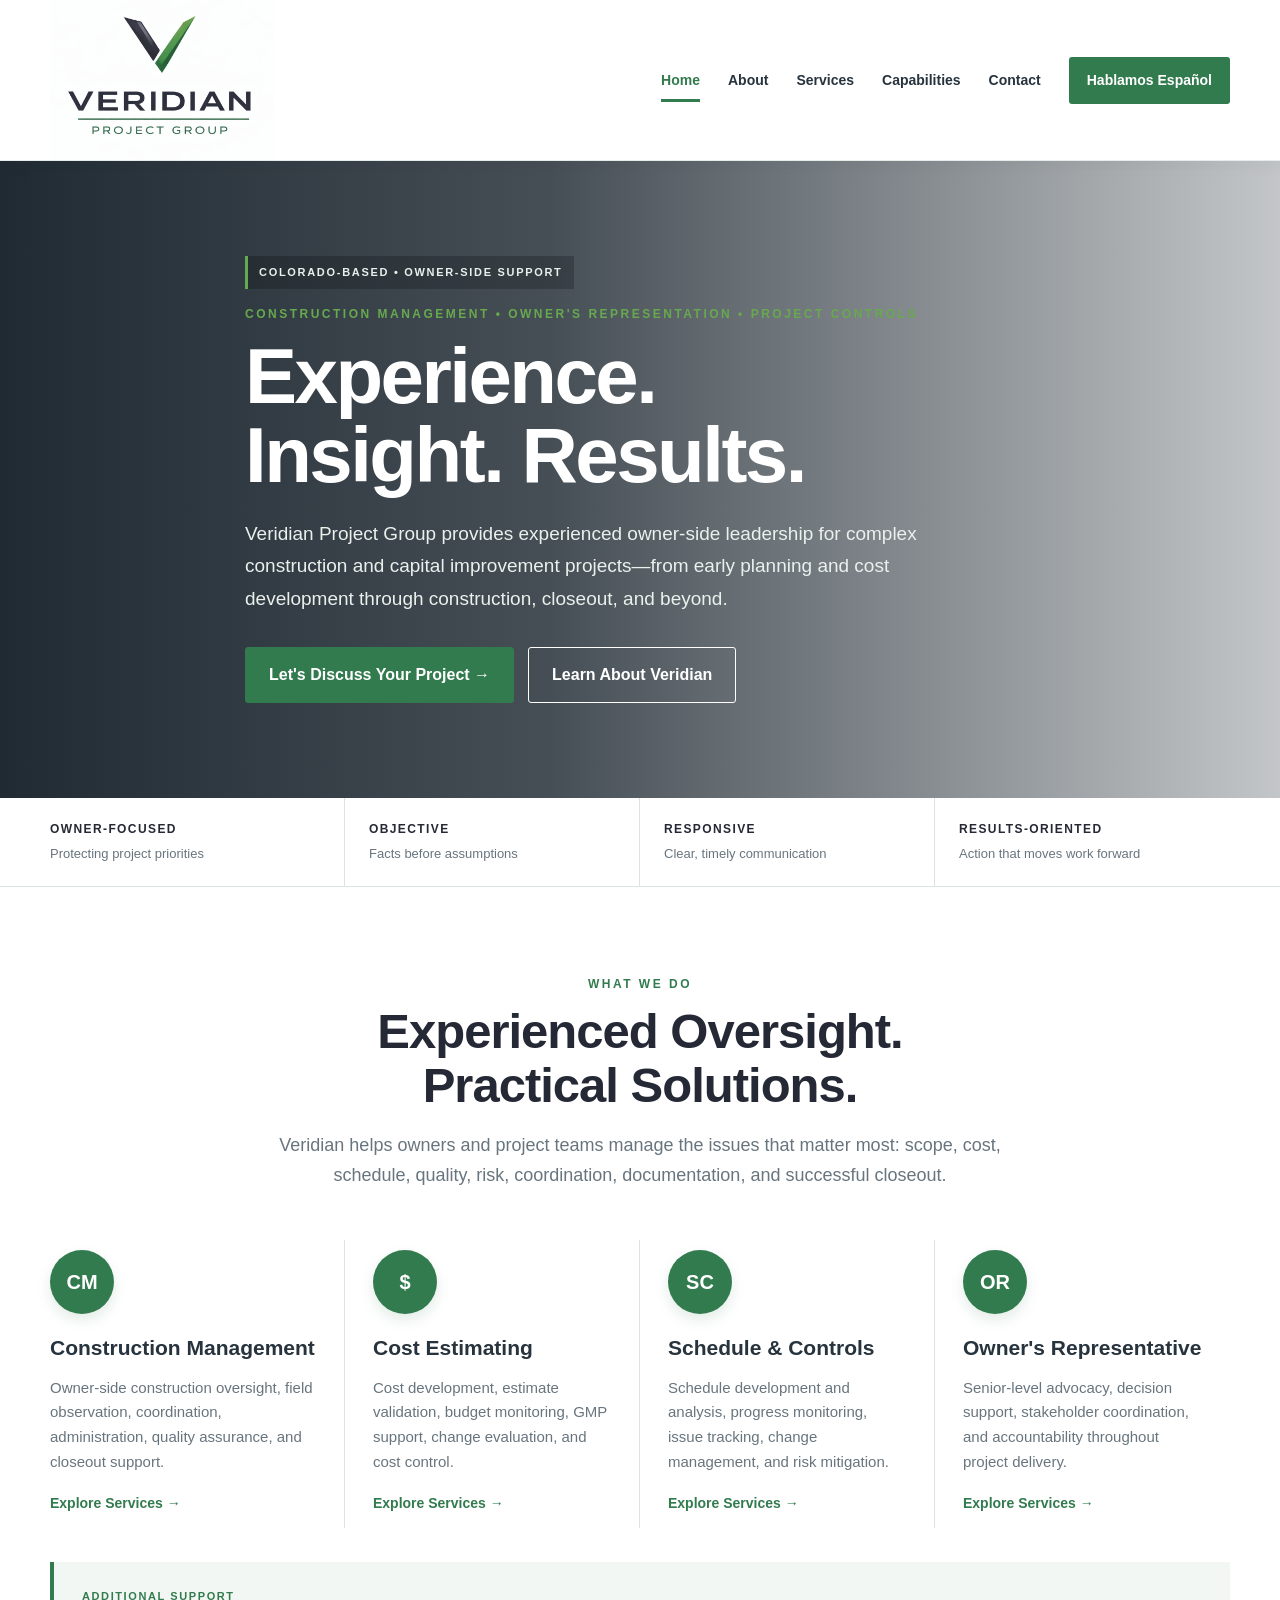
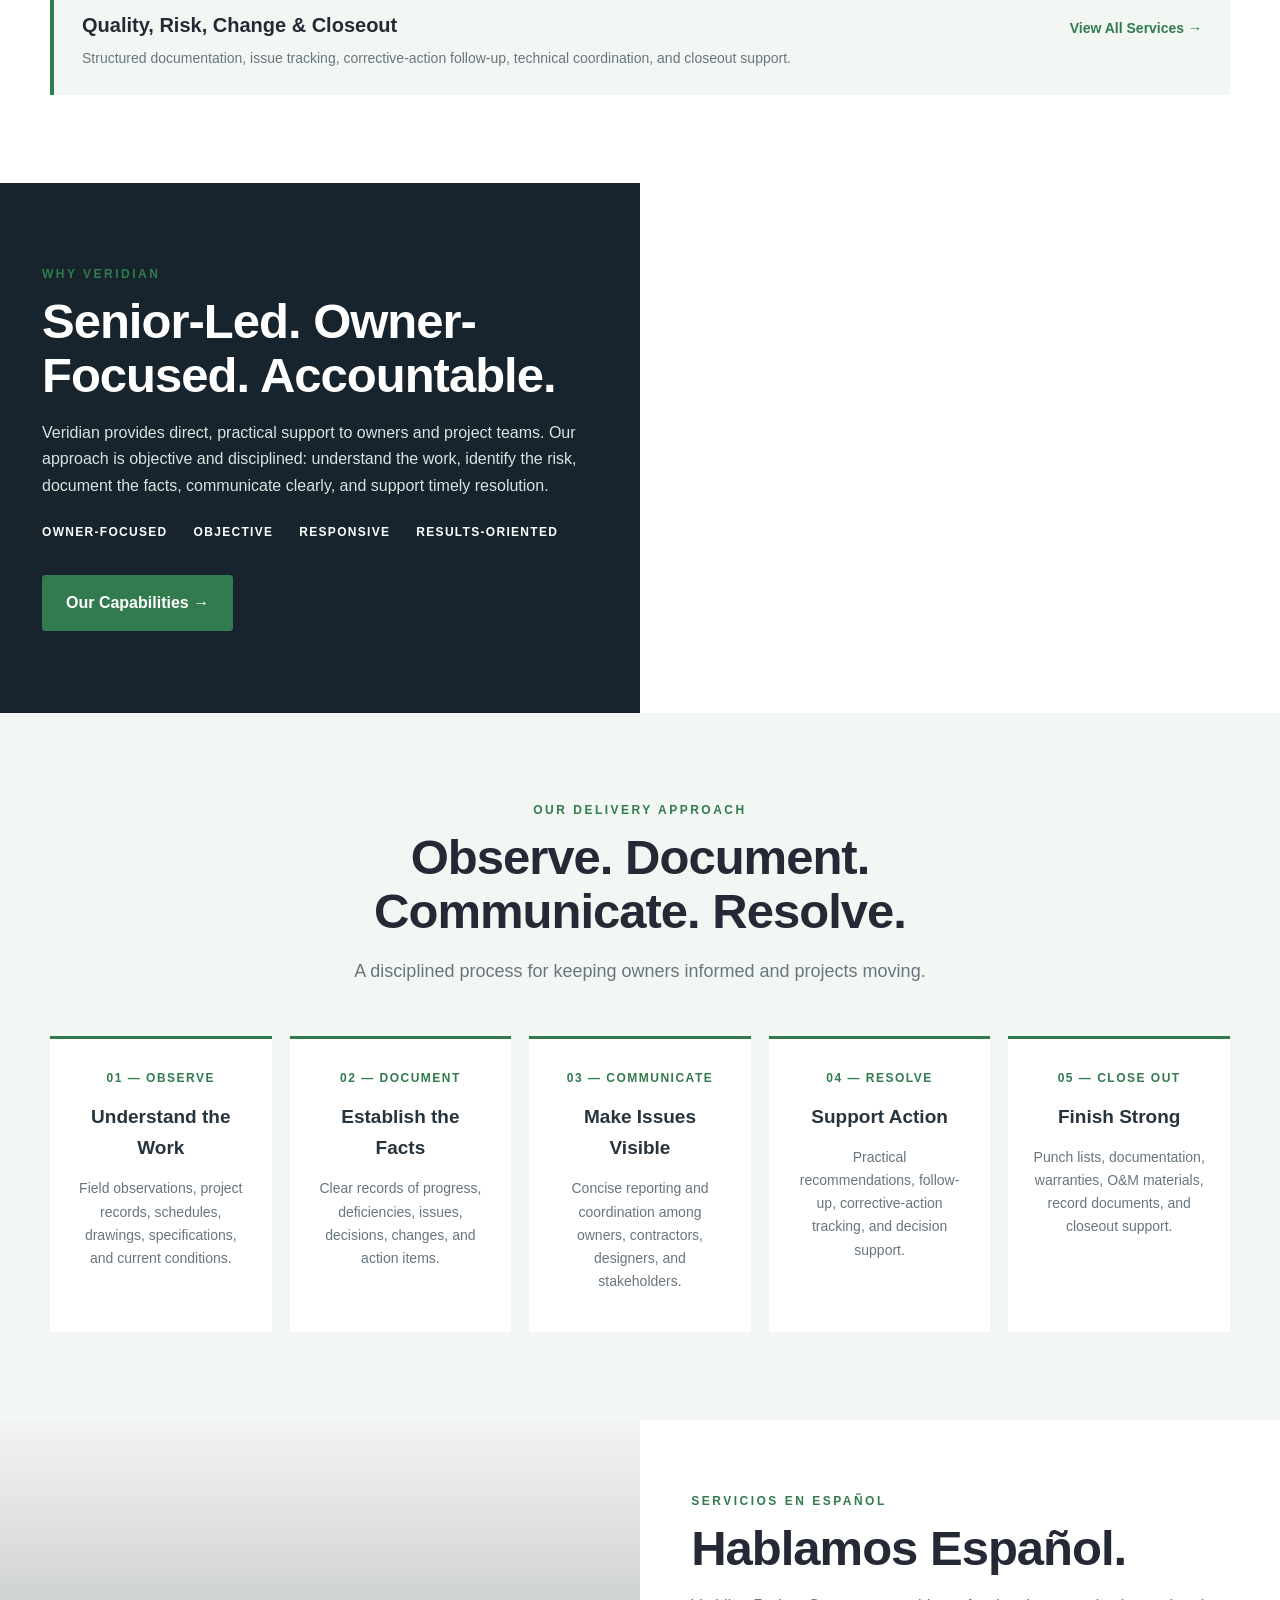
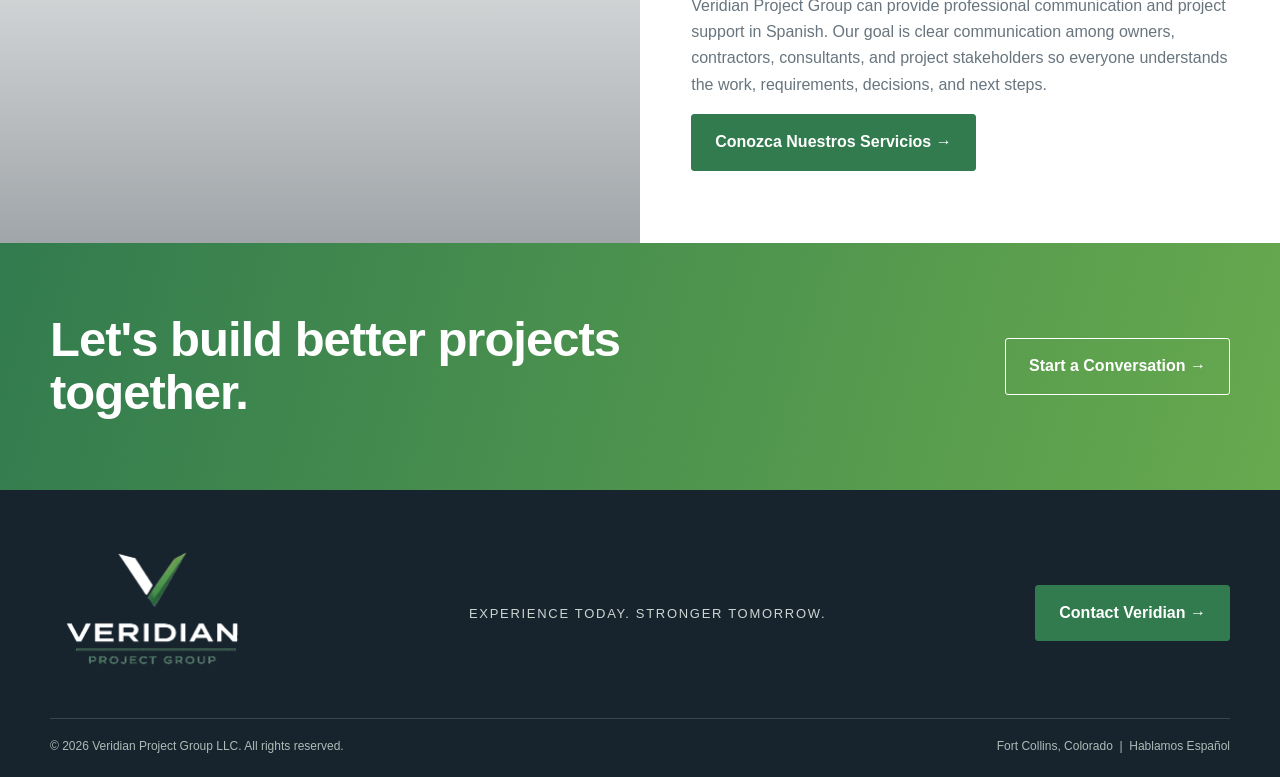
==== commit c4fa1d5f: "Add files via upload" ====
--- a/index.html
+++ b/index.html
@@ -13,5 +13,5 @@
 <section class="section mist"><div class="container center"><div class="section-head"><div class="kicker">Our Delivery Approach</div><h2>Observe. Document. Communicate. Resolve.</h2><p class="lead">A disciplined process for keeping owners informed and projects moving.</p></div><div class="process"><div class="step"><b>01 — OBSERVE</b><h3>Understand the Work</h3><p>Field observations, project records, schedules, drawings, specifications, and current conditions.</p></div><div class="step"><b>02 — DOCUMENT</b><h3>Establish the Facts</h3><p>Clear records of progress, deficiencies, issues, decisions, changes, and action items.</p></div><div class="step"><b>03 — COMMUNICATE</b><h3>Make Issues Visible</h3><p>Concise reporting and coordination among owners, contractors, designers, and stakeholders.</p></div><div class="step"><b>04 — RESOLVE</b><h3>Support Action</h3><p>Practical recommendations, follow-up, corrective-action tracking, and decision support.</p></div><div class="step"><b>05 — CLOSE OUT</b><h3>Finish Strong</h3><p>Punch lists, documentation, warranties, O&amp;M materials, record documents, and closeout support.</p></div></div></div></section>
 <section class="spanish"><div class="spanish-img"></div><div class="spanish-copy"><div class="kicker">Servicios en Español</div><h2>Hablamos Español.</h2><p>Veridian Project Group can provide professional communication and project support in Spanish. Our goal is clear communication among owners, contractors, consultants, and project stakeholders so everyone understands the work, requirements, decisions, and next steps.</p><a class="btn green" href="spanish.html">Conozca Nuestros Servicios →</a></div></section>
 <section class="cta"><div class="container cta-inner"><h2>Let's build better projects together.</h2><a class="btn light" href="contact.html">Start a Conversation →</a></div></section>
-</main><footer class="footer"><div class="container"><div class="footer-top"><img class="footer-logo" src="assets/veridian-logo.png" alt="Veridian Project Group"><div class="tagline">Experience today. Stronger tomorrow.</div><a class="btn green" href="contact.html">Contact Veridian →</a></div><div class="footer-bottom"><span>© 2026 Veridian Project Group LLC. All rights reserved.</span><span>Fort Collins, Colorado &nbsp;|&nbsp; Hablamos Español</span></div></div></footer>
+</main><footer class="footer"><div class="container"><div class="footer-top"><img class="footer-logo" src="assets/veridian-logo-footer.png" alt="Veridian Project Group"><div class="tagline">Experience today. Stronger tomorrow.</div><a class="btn green" href="contact.html">Contact Veridian →</a></div><div class="footer-bottom"><span>© 2026 Veridian Project Group LLC. All rights reserved.</span><span>Fort Collins, Colorado &nbsp;|&nbsp; Hablamos Español</span></div></div></footer>
 <script src="script.js"></script></body></html>
--- a/styles.css
+++ b/styles.css
@@ -8,10 +8,10 @@
 .process{display:grid;grid-template-columns:repeat(5,1fr);gap:18px}.step{padding:25px;border-top:3px solid var(--green);background:#fff}.step b{font-size:12px;color:var(--green);letter-spacing:1.5px}.step h3{font-size:19px;margin:10px 0 7px}.step p{font-size:14px;color:var(--muted)}
 .projects{display:grid;grid-template-columns:repeat(3,1fr);gap:24px}.project{min-height:330px;padding:28px;display:flex;flex-direction:column;justify-content:flex-end;color:#fff;background:linear-gradient(0deg,rgba(17,27,35,.92),rgba(17,27,35,.12)),url("https://images.unsplash.com/photo-1486406146926-c627a92ad1ab?auto=format&fit=crop&w=1000&q=80") center/cover}.project:nth-child(2){background-image:linear-gradient(0deg,rgba(17,27,35,.92),rgba(17,27,35,.12)),url("https://images.unsplash.com/photo-1511818966892-d7d671e672a2?auto=format&fit=crop&w=1000&q=80")}.project:nth-child(3){background-image:linear-gradient(0deg,rgba(17,27,35,.92),rgba(17,27,35,.12)),url("https://images.unsplash.com/photo-1541971875076-8f970d573be6?auto=format&fit=crop&w=1000&q=80")}.project:nth-child(4){background-image:linear-gradient(0deg,rgba(17,27,35,.92),rgba(17,27,35,.12)),url("https://images.unsplash.com/photo-1503387762-592deb58ef4e?auto=format&fit=crop&w=1000&q=80")}.project:nth-child(5){background-image:linear-gradient(0deg,rgba(17,27,35,.92),rgba(17,27,35,.12)),url("https://images.unsplash.com/photo-1531835551805-16d864c8d311?auto=format&fit=crop&w=1000&q=80")}.project:nth-child(6){background-image:linear-gradient(0deg,rgba(17,27,35,.92),rgba(17,27,35,.12)),url("https://images.unsplash.com/photo-1473448912268-2022ce9509d8?auto=format&fit=crop&w=1000&q=80")}.project .type{text-transform:uppercase;letter-spacing:1.5px;font-size:11px;color:#a9d973}.project h3{font-size:21px;line-height:1.15;margin:7px 0}.project p{font-size:13px;margin:0;color:#e0e8e4}
 .spanish{display:grid;grid-template-columns:1fr 1fr}.spanish-img{min-height:410px;background:linear-gradient(0deg,rgba(19,31,40,.4),rgba(19,31,40,.05)),url("https://images.unsplash.com/photo-1454165804606-c3d57bc86b40?auto=format&fit=crop&w=1500&q=85") center/cover}.spanish-copy{padding:72px 8%}.spanish-copy p{color:var(--muted)}
-.cta{padding:70px 0;background:linear-gradient(105deg,var(--green),var(--lime));color:#fff}.cta-inner{display:flex;align-items:center;justify-content:space-between;gap:30px}.cta h2{color:#fff;margin:0;max-width:700px}.footer{background:var(--deep);color:#fff;padding:48px 0 20px}.footer-top{display:flex;justify-content:space-between;align-items:center;gap:30px}.footer-logo{width:235px;filter:brightness(0) invert(1)}.tagline{text-transform:uppercase;letter-spacing:1.7px;font-size:13px;color:#cbd6d2}.footer-bottom{display:flex;justify-content:space-between;border-top:1px solid rgba(255,255,255,.15);margin-top:30px;padding-top:18px;color:#aebbb7;font-size:12px}
+.cta{padding:70px 0;background:linear-gradient(105deg,var(--green),var(--lime));color:#fff}.cta-inner{display:flex;align-items:center;justify-content:space-between;gap:30px}.cta h2{color:#fff;margin:0;max-width:700px}.footer{background:var(--deep);color:#fff;padding:48px 0 20px}.footer-top{display:flex;justify-content:space-between;align-items:center;gap:30px}.footer-logo{width:210px;height:auto;display:block}.tagline{text-transform:uppercase;letter-spacing:1.7px;font-size:13px;color:#cbd6d2}.footer-bottom{display:flex;justify-content:space-between;border-top:1px solid rgba(255,255,255,.15);margin-top:30px;padding-top:18px;color:#aebbb7;font-size:12px}
 .page-hero{padding:92px 0;background:linear-gradient(90deg,rgba(18,29,38,.95),rgba(18,29,38,.62)),url("https://images.unsplash.com/photo-1503387762-592deb58ef4e?auto=format&fit=crop&w=2000&q=85") center/cover;color:#fff}.page-hero h1{font-size:58px}.page-hero p{max-width:760px;color:#dce5e1;font-size:18px}
 .content-grid{display:grid;grid-template-columns:1fr 1fr;gap:26px}.content-card{padding:32px;border:1px solid var(--line);border-top:4px solid var(--green);background:#fff}.content-card h3{font-size:23px;margin:0 0 10px}.content-card p{color:var(--muted)}.contact-grid{display:grid;grid-template-columns:1fr 1fr;gap:60px}.contact-form{display:grid;gap:14px}.contact-form input,.contact-form textarea{font:inherit;padding:14px;border:1px solid #cdd8d3;border-radius:3px}.contact-form textarea{min-height:150px}
-@media(max-width:920px){.navlinks{display:none}.mobile{display:block}.services{grid-template-columns:1fr 1fr}.service{border-bottom:1px solid var(--line);padding:28px 18px}.service:first-child{padding-left:18px}.service:nth-child(2){border-right:0}.band,.spanish,.contact-grid{grid-template-columns:1fr}.band-copy{padding:65px 25px}.band-img,.spanish-img{min-height:320px}.process{grid-template-columns:1fr 1fr}.projects{grid-template-columns:1fr 1fr}.footer-top,.footer-bottom{flex-direction:column;align-items:flex-start}}
+@media(max-width:920px){.footer-logo{width:190px}}@media(max-width:920px){.navlinks{display:none}.mobile{display:block}.services{grid-template-columns:1fr 1fr}.service{border-bottom:1px solid var(--line);padding:28px 18px}.service:first-child{padding-left:18px}.service:nth-child(2){border-right:0}.band,.spanish,.contact-grid{grid-template-columns:1fr}.band-copy{padding:65px 25px}.band-img,.spanish-img{min-height:320px}.process{grid-template-columns:1fr 1fr}.projects{grid-template-columns:1fr 1fr}.footer-top,.footer-bottom{flex-direction:column;align-items:flex-start}}
 @media(max-width:600px){.container{width:calc(100% - 28px)}.logo{width:185px}.nav{min-height:72px}.hero{min-height:650px}.hero-copy{padding:65px 0}h1{font-size:48px}.section{padding:65px 0}.services,.process,.projects,.content-grid{grid-template-columns:1fr}.service{padding:25px 0}.service:first-child{padding-left:0}.page-hero h1{font-size:43px}.facts{gap:22px}}
 
 /* V4 header and responsive navigation refinements */
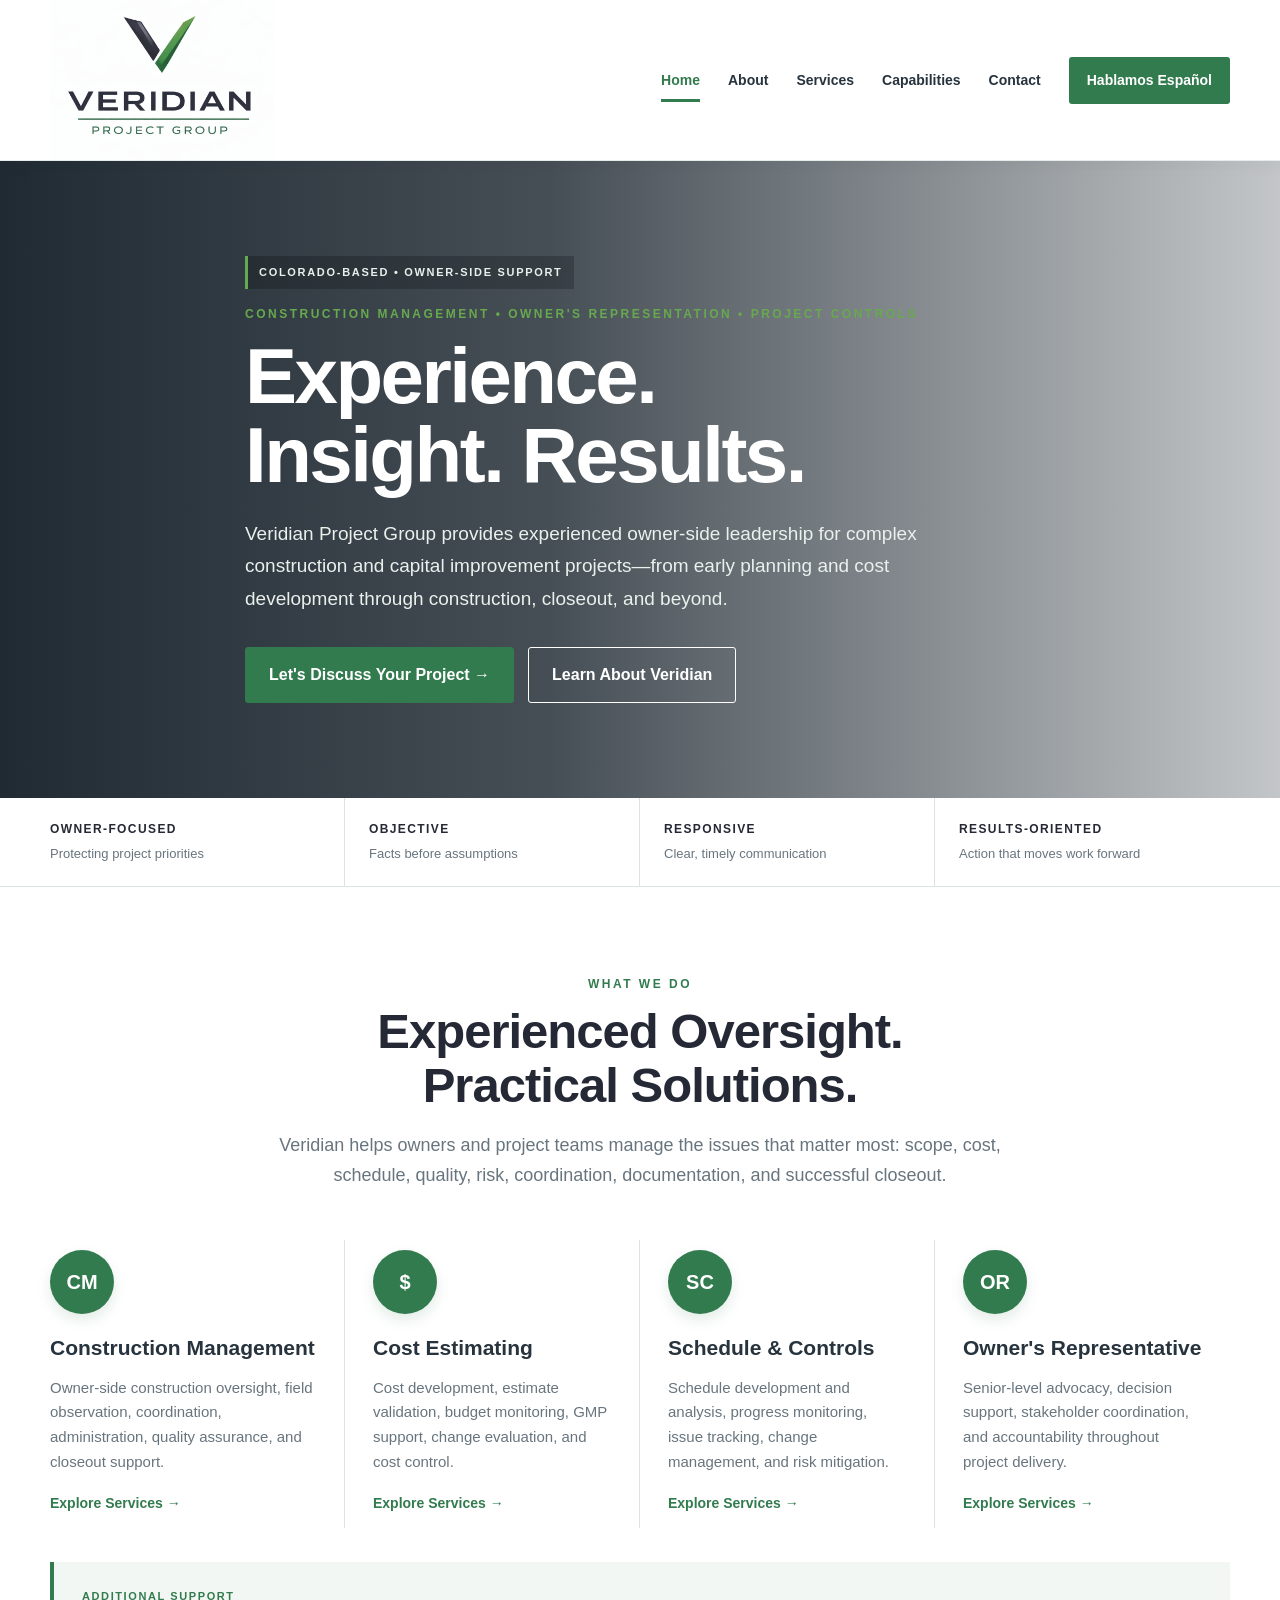
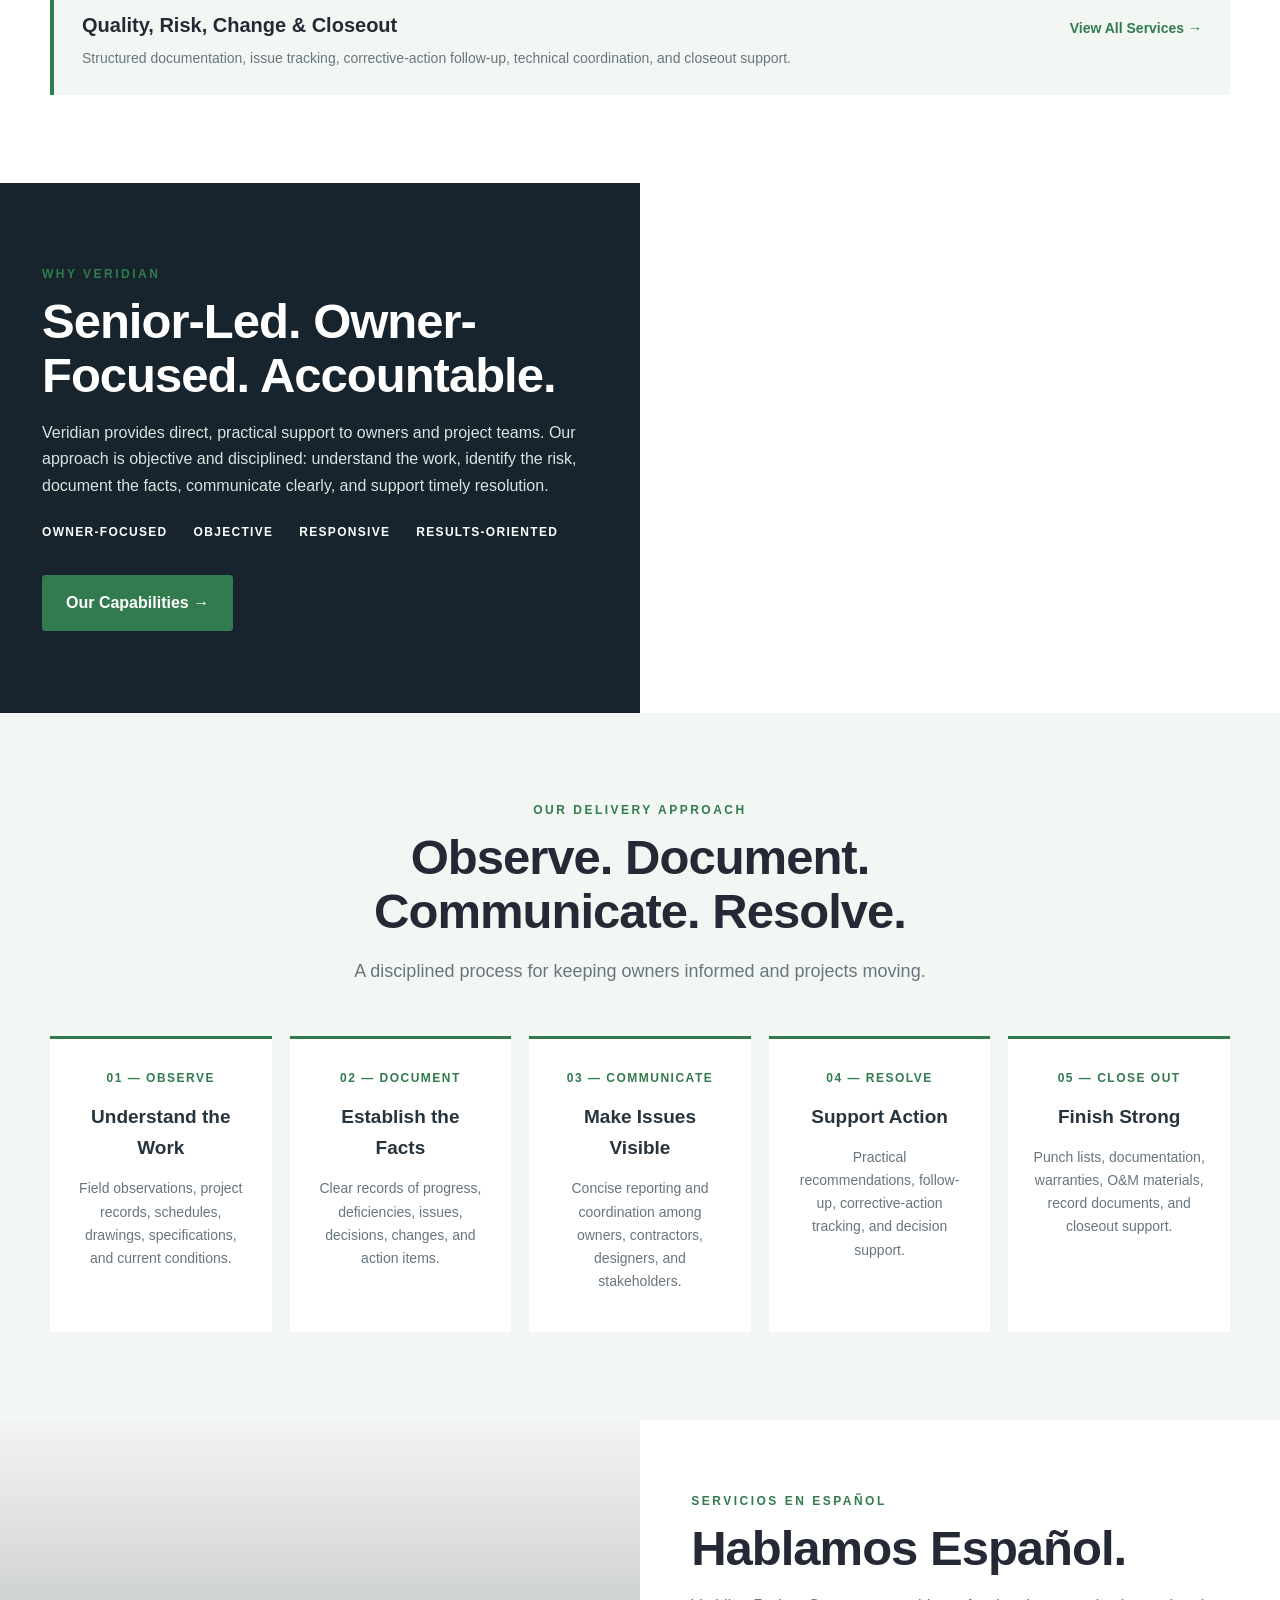
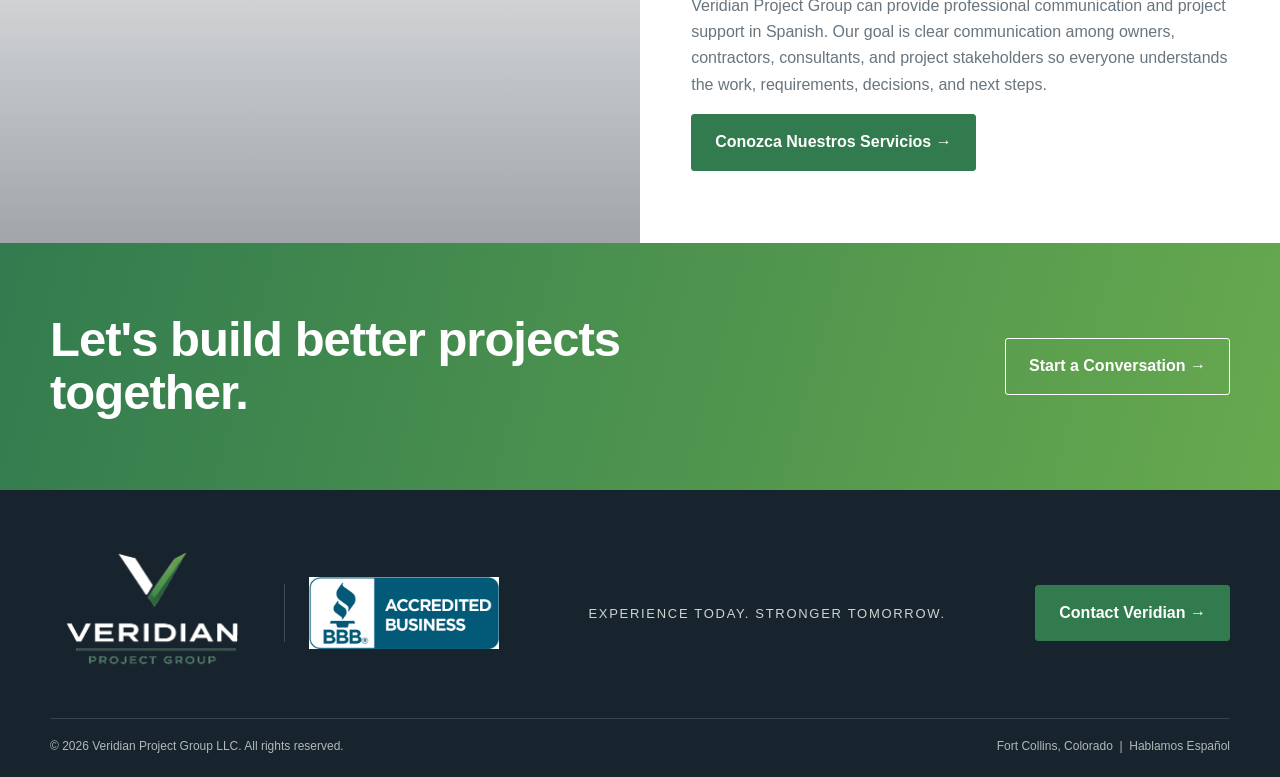
==== commit 4f1ac026: "Add BBB Accredited Business seal" ====
--- a/index.html
+++ b/index.html
@@ -13,5 +13,5 @@
 <section class="section mist"><div class="container center"><div class="section-head"><div class="kicker">Our Delivery Approach</div><h2>Observe. Document. Communicate. Resolve.</h2><p class="lead">A disciplined process for keeping owners informed and projects moving.</p></div><div class="process"><div class="step"><b>01 — OBSERVE</b><h3>Understand the Work</h3><p>Field observations, project records, schedules, drawings, specifications, and current conditions.</p></div><div class="step"><b>02 — DOCUMENT</b><h3>Establish the Facts</h3><p>Clear records of progress, deficiencies, issues, decisions, changes, and action items.</p></div><div class="step"><b>03 — COMMUNICATE</b><h3>Make Issues Visible</h3><p>Concise reporting and coordination among owners, contractors, designers, and stakeholders.</p></div><div class="step"><b>04 — RESOLVE</b><h3>Support Action</h3><p>Practical recommendations, follow-up, corrective-action tracking, and decision support.</p></div><div class="step"><b>05 — CLOSE OUT</b><h3>Finish Strong</h3><p>Punch lists, documentation, warranties, O&amp;M materials, record documents, and closeout support.</p></div></div></div></section>
 <section class="spanish"><div class="spanish-img"></div><div class="spanish-copy"><div class="kicker">Servicios en Español</div><h2>Hablamos Español.</h2><p>Veridian Project Group can provide professional communication and project support in Spanish. Our goal is clear communication among owners, contractors, consultants, and project stakeholders so everyone understands the work, requirements, decisions, and next steps.</p><a class="btn green" href="spanish.html">Conozca Nuestros Servicios →</a></div></section>
 <section class="cta"><div class="container cta-inner"><h2>Let's build better projects together.</h2><a class="btn light" href="contact.html">Start a Conversation →</a></div></section>
-</main><footer class="footer"><div class="container"><div class="footer-top"><img class="footer-logo" src="assets/veridian-logo-footer.png" alt="Veridian Project Group"><div class="tagline">Experience today. Stronger tomorrow.</div><a class="btn green" href="contact.html">Contact Veridian →</a></div><div class="footer-bottom"><span>© 2026 Veridian Project Group LLC. All rights reserved.</span><span>Fort Collins, Colorado &nbsp;|&nbsp; Hablamos Español</span></div></div></footer>
+</main><footer class="footer"><div class="container"><div class="footer-top"><div class="footer-brands"><img class="footer-logo" src="assets/veridian-logo-footer.png" alt="Veridian Project Group"><span class="footer-divider" aria-hidden="true"></span><a class="bbb-link" href="https://www.bbb.org/us/co/fort-collins/profile/construction-management/veridian-project-group-llc-0805-46154635" target="_blank" rel="noopener noreferrer" aria-label="Veridian Project Group LLC BBB Business Profile"><img class="bbb-logo" src="assets/bbb-accredited-business.png" alt="BBB Accredited Business"></a></div><div class="tagline">Experience today. Stronger tomorrow.</div><a class="btn green" href="contact.html">Contact Veridian →</a></div><div class="footer-bottom"><span>© 2026 Veridian Project Group LLC. All rights reserved.</span><span>Fort Collins, Colorado &nbsp;|&nbsp; Hablamos Español</span></div></div></footer>
 <script src="script.js"></script></body></html>
--- a/styles.css
+++ b/styles.css
@@ -8,10 +8,10 @@
 .process{display:grid;grid-template-columns:repeat(5,1fr);gap:18px}.step{padding:25px;border-top:3px solid var(--green);background:#fff}.step b{font-size:12px;color:var(--green);letter-spacing:1.5px}.step h3{font-size:19px;margin:10px 0 7px}.step p{font-size:14px;color:var(--muted)}
 .projects{display:grid;grid-template-columns:repeat(3,1fr);gap:24px}.project{min-height:330px;padding:28px;display:flex;flex-direction:column;justify-content:flex-end;color:#fff;background:linear-gradient(0deg,rgba(17,27,35,.92),rgba(17,27,35,.12)),url("https://images.unsplash.com/photo-1486406146926-c627a92ad1ab?auto=format&fit=crop&w=1000&q=80") center/cover}.project:nth-child(2){background-image:linear-gradient(0deg,rgba(17,27,35,.92),rgba(17,27,35,.12)),url("https://images.unsplash.com/photo-1511818966892-d7d671e672a2?auto=format&fit=crop&w=1000&q=80")}.project:nth-child(3){background-image:linear-gradient(0deg,rgba(17,27,35,.92),rgba(17,27,35,.12)),url("https://images.unsplash.com/photo-1541971875076-8f970d573be6?auto=format&fit=crop&w=1000&q=80")}.project:nth-child(4){background-image:linear-gradient(0deg,rgba(17,27,35,.92),rgba(17,27,35,.12)),url("https://images.unsplash.com/photo-1503387762-592deb58ef4e?auto=format&fit=crop&w=1000&q=80")}.project:nth-child(5){background-image:linear-gradient(0deg,rgba(17,27,35,.92),rgba(17,27,35,.12)),url("https://images.unsplash.com/photo-1531835551805-16d864c8d311?auto=format&fit=crop&w=1000&q=80")}.project:nth-child(6){background-image:linear-gradient(0deg,rgba(17,27,35,.92),rgba(17,27,35,.12)),url("https://images.unsplash.com/photo-1473448912268-2022ce9509d8?auto=format&fit=crop&w=1000&q=80")}.project .type{text-transform:uppercase;letter-spacing:1.5px;font-size:11px;color:#a9d973}.project h3{font-size:21px;line-height:1.15;margin:7px 0}.project p{font-size:13px;margin:0;color:#e0e8e4}
 .spanish{display:grid;grid-template-columns:1fr 1fr}.spanish-img{min-height:410px;background:linear-gradient(0deg,rgba(19,31,40,.4),rgba(19,31,40,.05)),url("https://images.unsplash.com/photo-1454165804606-c3d57bc86b40?auto=format&fit=crop&w=1500&q=85") center/cover}.spanish-copy{padding:72px 8%}.spanish-copy p{color:var(--muted)}
-.cta{padding:70px 0;background:linear-gradient(105deg,var(--green),var(--lime));color:#fff}.cta-inner{display:flex;align-items:center;justify-content:space-between;gap:30px}.cta h2{color:#fff;margin:0;max-width:700px}.footer{background:var(--deep);color:#fff;padding:48px 0 20px}.footer-top{display:flex;justify-content:space-between;align-items:center;gap:30px}.footer-logo{width:210px;height:auto;display:block}.tagline{text-transform:uppercase;letter-spacing:1.7px;font-size:13px;color:#cbd6d2}.footer-bottom{display:flex;justify-content:space-between;border-top:1px solid rgba(255,255,255,.15);margin-top:30px;padding-top:18px;color:#aebbb7;font-size:12px}
+.cta{padding:70px 0;background:linear-gradient(105deg,var(--green),var(--lime));color:#fff}.cta-inner{display:flex;align-items:center;justify-content:space-between;gap:30px}.cta h2{color:#fff;margin:0;max-width:700px}.footer{background:var(--deep);color:#fff;padding:48px 0 20px}.footer-top{display:flex;justify-content:space-between;align-items:center;gap:30px}.footer-brands{display:flex;align-items:center;gap:24px;min-width:0}.footer-logo{width:210px;height:auto;display:block}.footer-divider{width:1px;height:58px;background:rgba(255,255,255,.18);display:block;flex:0 0 1px}.bbb-link{display:block;line-height:0}.bbb-logo{width:190px;height:auto;display:block;transition:transform .2s ease,opacity .2s ease}.bbb-link:hover .bbb-logo{transform:translateY(-2px);opacity:.92}.tagline{text-transform:uppercase;letter-spacing:1.7px;font-size:13px;color:#cbd6d2}.footer-bottom{display:flex;justify-content:space-between;border-top:1px solid rgba(255,255,255,.15);margin-top:30px;padding-top:18px;color:#aebbb7;font-size:12px}
 .page-hero{padding:92px 0;background:linear-gradient(90deg,rgba(18,29,38,.95),rgba(18,29,38,.62)),url("https://images.unsplash.com/photo-1503387762-592deb58ef4e?auto=format&fit=crop&w=2000&q=85") center/cover;color:#fff}.page-hero h1{font-size:58px}.page-hero p{max-width:760px;color:#dce5e1;font-size:18px}
 .content-grid{display:grid;grid-template-columns:1fr 1fr;gap:26px}.content-card{padding:32px;border:1px solid var(--line);border-top:4px solid var(--green);background:#fff}.content-card h3{font-size:23px;margin:0 0 10px}.content-card p{color:var(--muted)}.contact-grid{display:grid;grid-template-columns:1fr 1fr;gap:60px}.contact-form{display:grid;gap:14px}.contact-form input,.contact-form textarea{font:inherit;padding:14px;border:1px solid #cdd8d3;border-radius:3px}.contact-form textarea{min-height:150px}
-@media(max-width:920px){.footer-logo{width:190px}}@media(max-width:920px){.navlinks{display:none}.mobile{display:block}.services{grid-template-columns:1fr 1fr}.service{border-bottom:1px solid var(--line);padding:28px 18px}.service:first-child{padding-left:18px}.service:nth-child(2){border-right:0}.band,.spanish,.contact-grid{grid-template-columns:1fr}.band-copy{padding:65px 25px}.band-img,.spanish-img{min-height:320px}.process{grid-template-columns:1fr 1fr}.projects{grid-template-columns:1fr 1fr}.footer-top,.footer-bottom{flex-direction:column;align-items:flex-start}}
+@media(max-width:920px){.footer-logo{width:190px}.bbb-logo{width:175px}}@media(max-width:920px){.navlinks{display:none}.mobile{display:block}.services{grid-template-columns:1fr 1fr}.service{border-bottom:1px solid var(--line);padding:28px 18px}.service:first-child{padding-left:18px}.service:nth-child(2){border-right:0}.band,.spanish,.contact-grid{grid-template-columns:1fr}.band-copy{padding:65px 25px}.band-img,.spanish-img{min-height:320px}.process{grid-template-columns:1fr 1fr}.projects{grid-template-columns:1fr 1fr}.footer-top,.footer-bottom{flex-direction:column;align-items:flex-start}.footer-brands{width:100%;flex-wrap:wrap}.footer-divider{height:48px}}
 @media(max-width:600px){.container{width:calc(100% - 28px)}.logo{width:185px}.nav{min-height:72px}.hero{min-height:650px}.hero-copy{padding:65px 0}h1{font-size:48px}.section{padding:65px 0}.services,.process,.projects,.content-grid{grid-template-columns:1fr}.service{padding:25px 0}.service:first-child{padding-left:0}.page-hero h1{font-size:43px}.facts{gap:22px}}
 
 /* V4 header and responsive navigation refinements */
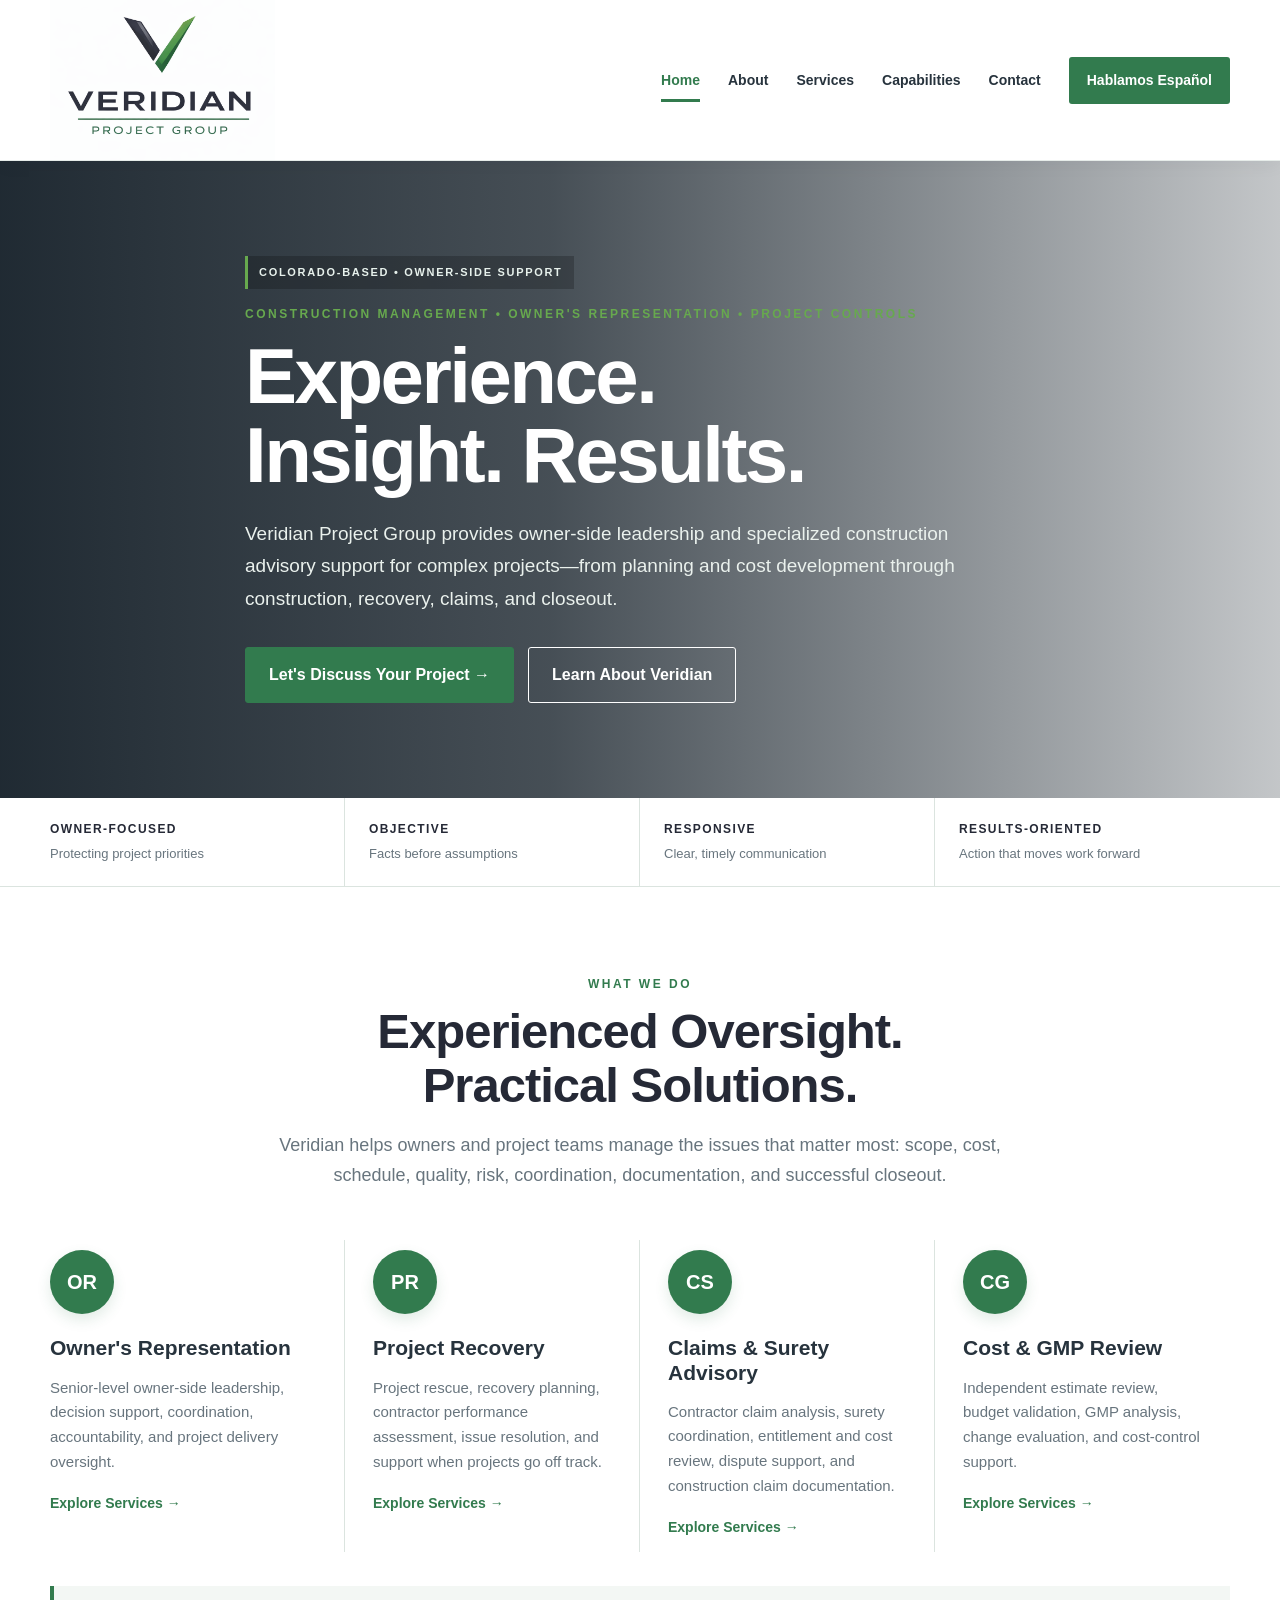
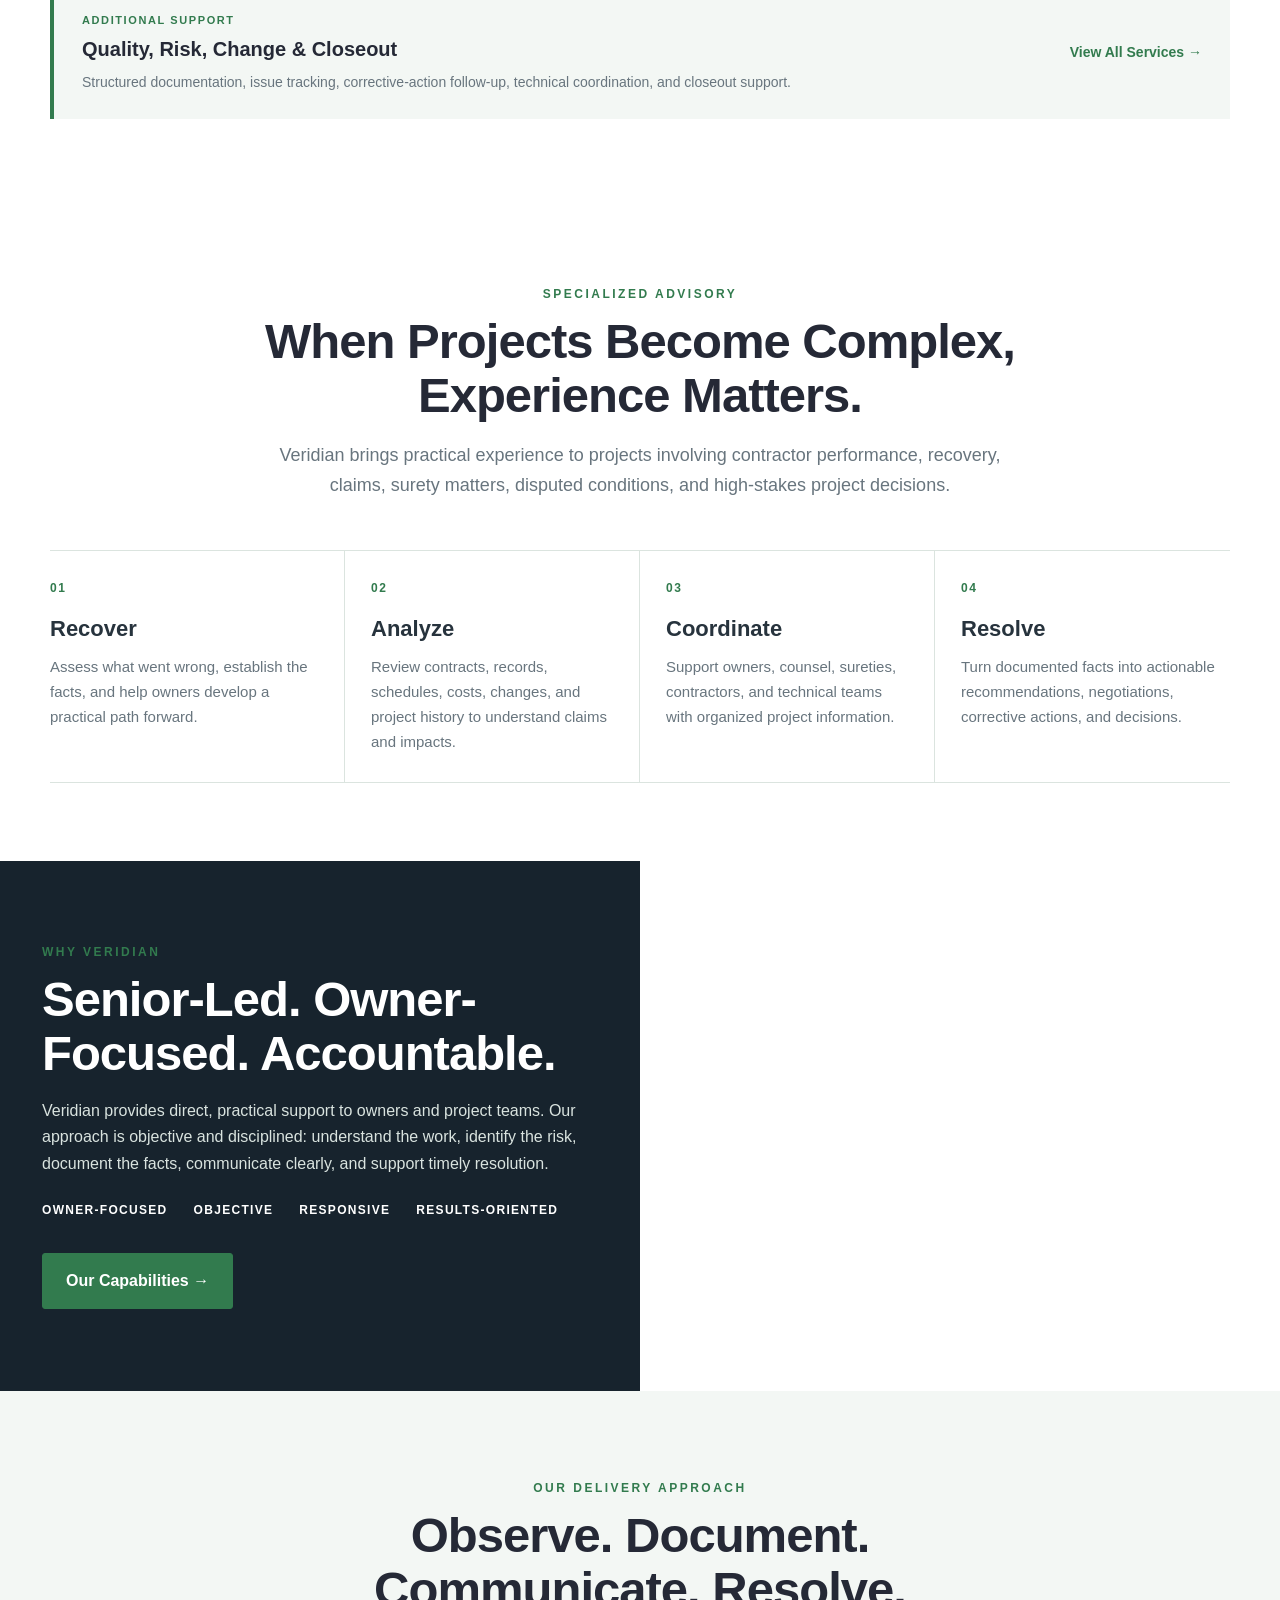
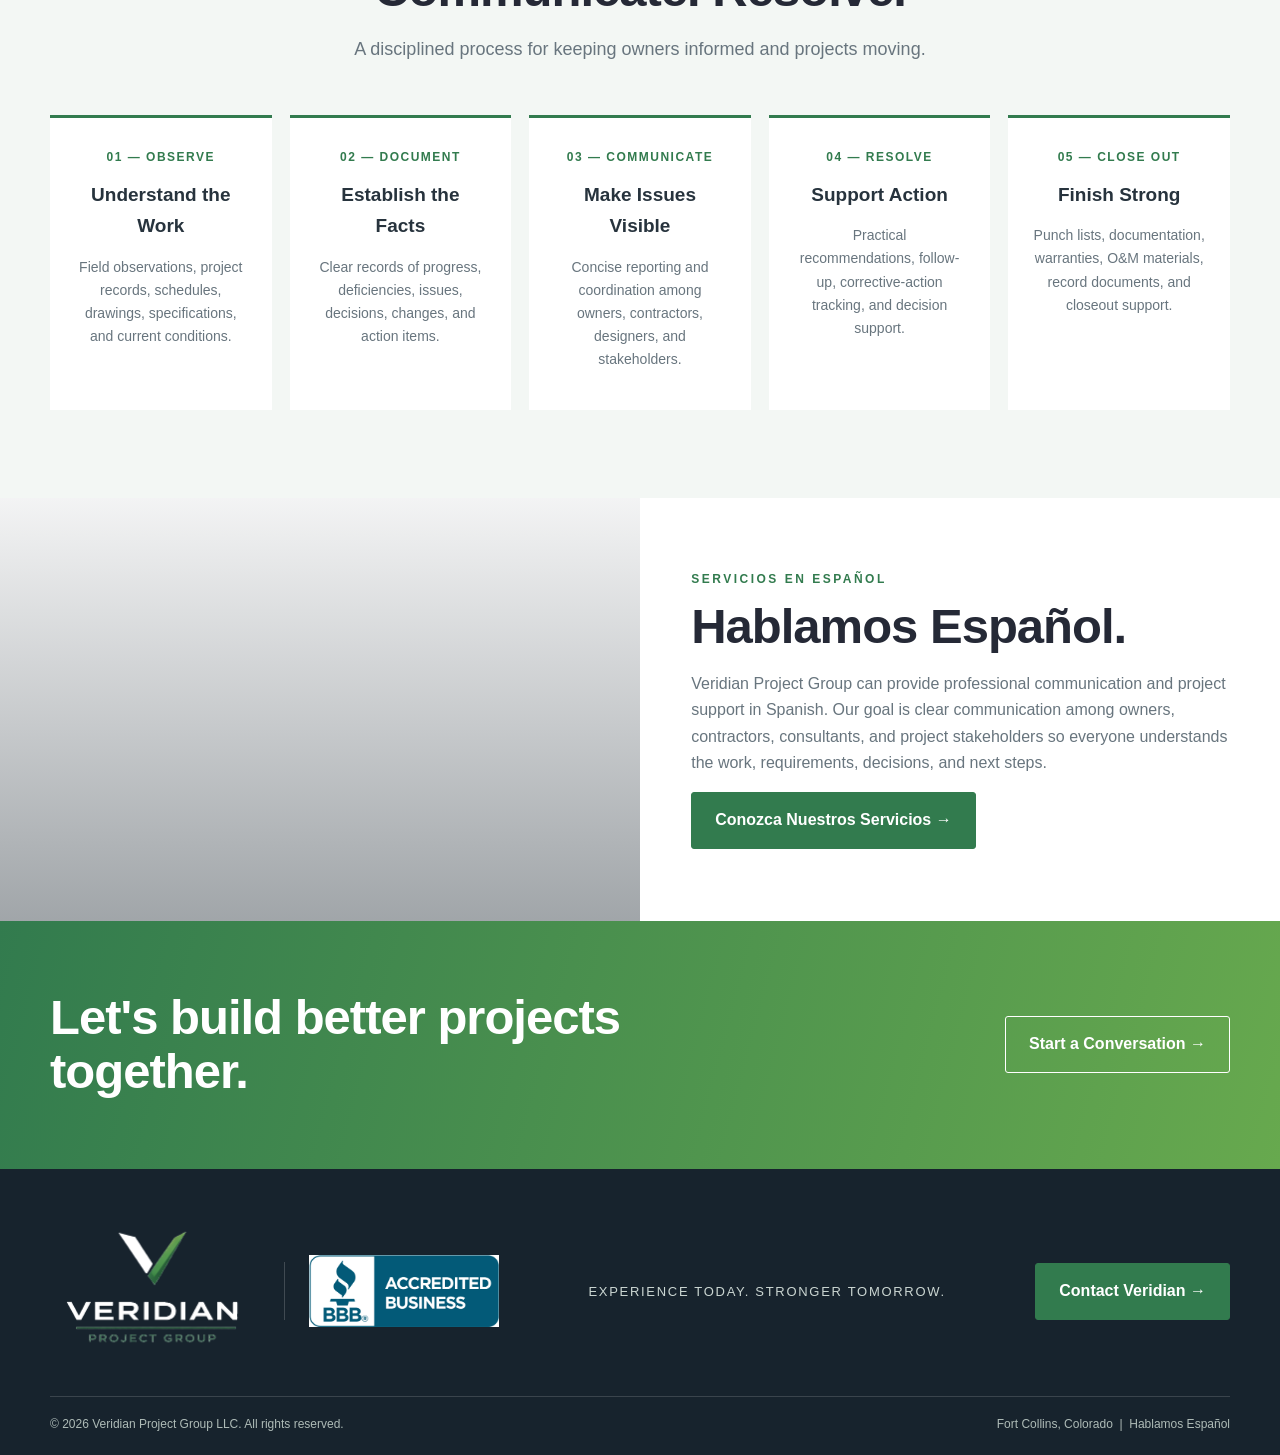
==== commit bef5989d: "Add files via upload New Services" ====
--- a/index.html
+++ b/index.html
@@ -1,14 +1,15 @@
 <!doctype html><html lang="en"><head><meta charset="utf-8"><meta name="viewport" content="width=device-width,initial-scale=1"><title>Veridian Project Group | Construction Management & Project Controls</title><meta name="description" content="Veridian Project Group provides owner-side construction management, project controls, cost estimating, scheduling, and technical consulting."><link rel="icon" href="assets/veridian-logo.png"><link rel="stylesheet" href="styles.css"></head><body>
 <header class="header"><div class="container nav"><a class="brand" href="index.html"><img class="logo" src="assets/veridian-logo.png" alt="Veridian Project Group"></a><nav class="navlinks" aria-label="Primary navigation"><a class="active" href="index.html">Home</a><a href="about.html">About</a><a href="services.html">Services</a><a href="experience.html">Capabilities</a><a href="contact.html">Contact</a><a class="spanish-btn" href="spanish.html">Hablamos Español</a></nav><button class="mobile" type="button" aria-label="Open menu" aria-expanded="false" aria-controls="mobile-menu">☰</button></div><div id="mobile-menu" class="mobile-menu"><div class="container"><a class="active" href="index.html">Home</a><a href="about.html">About</a><a href="services.html">Services</a><a href="experience.html">Capabilities</a><a href="contact.html">Contact</a><a class="spanish-btn" href="spanish.html">Hablamos Español</a></div></div></header>
 <main>
-<section class="hero"><div class="container hero-copy"><div class="hero-badge">COLORADO-BASED • OWNER-SIDE SUPPORT</div><div class="eyebrow">Construction Management • Owner's Representation • Project Controls</div><h1>Experience.<br>Insight. Results.</h1><p>Veridian Project Group provides experienced owner-side leadership for complex construction and capital improvement projects—from early planning and cost development through construction, closeout, and beyond.</p><div class="buttons"><a class="btn green" href="contact.html">Let's Discuss Your Project →</a><a class="btn light" href="about.html">Learn About Veridian</a></div></div></section>
+<section class="hero"><div class="container hero-copy"><div class="hero-badge">COLORADO-BASED • OWNER-SIDE SUPPORT</div><div class="eyebrow">Construction Management • Owner's Representation • Project Controls</div><h1>Experience.<br>Insight. Results.</h1><p>Veridian Project Group provides owner-side leadership and specialized construction advisory support for complex projects—from planning and cost development through construction, recovery, claims, and closeout.</p><div class="buttons"><a class="btn green" href="contact.html">Let's Discuss Your Project →</a><a class="btn light" href="about.html">Learn About Veridian</a></div></div></section>
 <section class="trust-row"><div class="container"><div class="trust-item"><strong>OWNER-FOCUSED</strong><span>Protecting project priorities</span></div><div class="trust-item"><strong>OBJECTIVE</strong><span>Facts before assumptions</span></div><div class="trust-item"><strong>RESPONSIVE</strong><span>Clear, timely communication</span></div><div class="trust-item"><strong>RESULTS-ORIENTED</strong><span>Action that moves work forward</span></div></div></section>
 <section class="section"><div class="container center"><div class="section-head"><div class="kicker">What We Do</div><h2>Experienced Oversight.<br>Practical Solutions.</h2><p class="lead">Veridian helps owners and project teams manage the issues that matter most: scope, cost, schedule, quality, risk, coordination, documentation, and successful closeout.</p></div><div class="services">
-<div class="service"><div class="service-icon">CM</div><h3>Construction Management</h3><p>Owner-side construction oversight, field observation, coordination, administration, quality assurance, and closeout support.</p><a class="learn" href="services.html">Explore Services →</a></div>
-<div class="service"><div class="service-icon">$</div><h3>Cost Estimating</h3><p>Cost development, estimate validation, budget monitoring, GMP support, change evaluation, and cost control.</p><a class="learn" href="services.html">Explore Services →</a></div>
-<div class="service"><div class="service-icon">SC</div><h3>Schedule &amp; Controls</h3><p>Schedule development and analysis, progress monitoring, issue tracking, change management, and risk mitigation.</p><a class="learn" href="services.html">Explore Services →</a></div>
-<div class="service"><div class="service-icon">OR</div><h3>Owner's Representative</h3><p>Senior-level advocacy, decision support, stakeholder coordination, and accountability throughout project delivery.</p><a class="learn" href="services.html">Explore Services →</a></div>
+<div class="service"><div class="service-icon">OR</div><h3>Owner's Representation</h3><p>Senior-level owner-side leadership, decision support, coordination, accountability, and project delivery oversight.</p><a class="learn" href="services.html">Explore Services →</a></div>
+<div class="service"><div class="service-icon">PR</div><h3>Project Recovery</h3><p>Project rescue, recovery planning, contractor performance assessment, issue resolution, and support when projects go off track.</p><a class="learn" href="services.html">Explore Services →</a></div>
+<div class="service"><div class="service-icon">CS</div><h3>Claims &amp; Surety Advisory</h3><p>Contractor claim analysis, surety coordination, entitlement and cost review, dispute support, and construction claim documentation.</p><a class="learn" href="services.html">Explore Services →</a></div>
+<div class="service"><div class="service-icon">CG</div><h3>Cost &amp; GMP Review</h3><p>Independent estimate review, budget validation, GMP analysis, change evaluation, and cost-control support.</p><a class="learn" href="services.html">Explore Services →</a></div>
 </div><div class="service-note"><div><span class="service-note-label">Additional support</span><strong>Quality, Risk, Change &amp; Closeout</strong><p>Structured documentation, issue tracking, corrective-action follow-up, technical coordination, and closeout support.</p></div><a class="learn" href="services.html">View All Services →</a></div></div></div></section>
+<section class="section advisory-strip"><div class="container"><div class="section-head center"><div class="kicker">Specialized Advisory</div><h2>When Projects Become Complex, Experience Matters.</h2><p class="lead">Veridian brings practical experience to projects involving contractor performance, recovery, claims, surety matters, disputed conditions, and high-stakes project decisions.</p></div><div class="advisory-grid"><div><span>01</span><h3>Recover</h3><p>Assess what went wrong, establish the facts, and help owners develop a practical path forward.</p></div><div><span>02</span><h3>Analyze</h3><p>Review contracts, records, schedules, costs, changes, and project history to understand claims and impacts.</p></div><div><span>03</span><h3>Coordinate</h3><p>Support owners, counsel, sureties, contractors, and technical teams with organized project information.</p></div><div><span>04</span><h3>Resolve</h3><p>Turn documented facts into actionable recommendations, negotiations, corrective actions, and decisions.</p></div></div></div></section>
 <section class="band"><div class="band-copy"><div class="kicker">Why Veridian</div><h2>Senior-Led. Owner-Focused. Accountable.</h2><p>Veridian provides direct, practical support to owners and project teams. Our approach is objective and disciplined: understand the work, identify the risk, document the facts, communicate clearly, and support timely resolution.</p><div class="value-points"><span>Owner-Focused</span><span>Objective</span><span>Responsive</span><span>Results-Oriented</span></div><div class="buttons"><a class="btn green" href="experience.html">Our Capabilities →</a></div></div><div class="band-img"></div></section>
 <section class="section mist"><div class="container center"><div class="section-head"><div class="kicker">Our Delivery Approach</div><h2>Observe. Document. Communicate. Resolve.</h2><p class="lead">A disciplined process for keeping owners informed and projects moving.</p></div><div class="process"><div class="step"><b>01 — OBSERVE</b><h3>Understand the Work</h3><p>Field observations, project records, schedules, drawings, specifications, and current conditions.</p></div><div class="step"><b>02 — DOCUMENT</b><h3>Establish the Facts</h3><p>Clear records of progress, deficiencies, issues, decisions, changes, and action items.</p></div><div class="step"><b>03 — COMMUNICATE</b><h3>Make Issues Visible</h3><p>Concise reporting and coordination among owners, contractors, designers, and stakeholders.</p></div><div class="step"><b>04 — RESOLVE</b><h3>Support Action</h3><p>Practical recommendations, follow-up, corrective-action tracking, and decision support.</p></div><div class="step"><b>05 — CLOSE OUT</b><h3>Finish Strong</h3><p>Punch lists, documentation, warranties, O&amp;M materials, record documents, and closeout support.</p></div></div></div></section>
 <section class="spanish"><div class="spanish-img"></div><div class="spanish-copy"><div class="kicker">Servicios en Español</div><h2>Hablamos Español.</h2><p>Veridian Project Group can provide professional communication and project support in Spanish. Our goal is clear communication among owners, contractors, consultants, and project stakeholders so everyone understands the work, requirements, decisions, and next steps.</p><a class="btn green" href="spanish.html">Conozca Nuestros Servicios →</a></div></section>
--- a/styles.css
+++ b/styles.css
@@ -36,3 +36,8 @@
 @media(max-width:920px){.trust-row .container{grid-template-columns:1fr 1fr}.trust-item:nth-child(2){border-right:0}.trust-item{border-bottom:1px solid var(--line)}.service-note{align-items:flex-start}.value-grid,.service-intro{grid-template-columns:1fr}.service-intro{gap:18px}.lifecycle-grid{grid-template-columns:1fr 1fr}.lifecycle-grid>div:nth-child(2n){border-right:0}.lifecycle-grid>div{border-bottom:1px solid rgba(255,255,255,.14)}}
 @media(max-width:600px){.hero-badge{font-size:9px;letter-spacing:1.2px}.trust-row .container{grid-template-columns:1fr}.trust-item,.trust-item:first-child{padding:16px 0;border-right:0}.trust-item:last-child{border-bottom:0}.service-note{flex-direction:column;padding:22px}.lifecycle-grid{grid-template-columns:1fr}.lifecycle-grid>div{border-right:0}.lifecycle-grid>div:last-child{border-bottom:0}.value-grid{gap:14px}}
 @media(prefers-reduced-motion:reduce){html{scroll-behavior:auto}.buttons .btn,.service{transition:none}}
+
+/* V7 specialized advisory sections */
+.advisory-strip{padding-top:78px;padding-bottom:78px}.advisory-grid{display:grid;grid-template-columns:repeat(4,1fr);gap:0;border-top:1px solid var(--line);border-bottom:1px solid var(--line)}.advisory-grid>div{padding:28px 26px;border-right:1px solid var(--line)}.advisory-grid>div:first-child{padding-left:0}.advisory-grid>div:last-child{border-right:0;padding-right:0}.advisory-grid span{display:block;color:var(--green);font-weight:900;font-size:12px;letter-spacing:1.5px;margin-bottom:12px}.advisory-grid h3{font-size:22px;margin:0 0 8px}.advisory-grid p{color:var(--muted);font-size:15px;margin:0}.sector-grid{display:grid;grid-template-columns:repeat(5,1fr);gap:12px}.sector-grid>div{padding:18px 14px;border:1px solid var(--line);background:#fff;text-align:center;font-size:14px;font-weight:800;color:var(--ink)}
+@media(max-width:920px){.advisory-grid{grid-template-columns:1fr 1fr}.advisory-grid>div:nth-child(2){border-right:0}.advisory-grid>div:nth-child(3),.advisory-grid>div:nth-child(4){border-top:1px solid var(--line)}.advisory-grid>div:nth-child(3){padding-left:0}.advisory-grid>div:nth-child(4){padding-right:0}.sector-grid{grid-template-columns:1fr 1fr}.sector-grid>div:last-child{grid-column:1/-1}}
+@media(max-width:600px){.advisory-grid{grid-template-columns:1fr}.advisory-grid>div,.advisory-grid>div:first-child,.advisory-grid>div:last-child{border-right:0;border-bottom:1px solid var(--line);padding:24px 0}.advisory-grid>div:last-child{border-bottom:0}.advisory-grid>div:nth-child(3),.advisory-grid>div:nth-child(4){border-top:0}.sector-grid{grid-template-columns:1fr}.sector-grid>div:last-child{grid-column:auto}}
